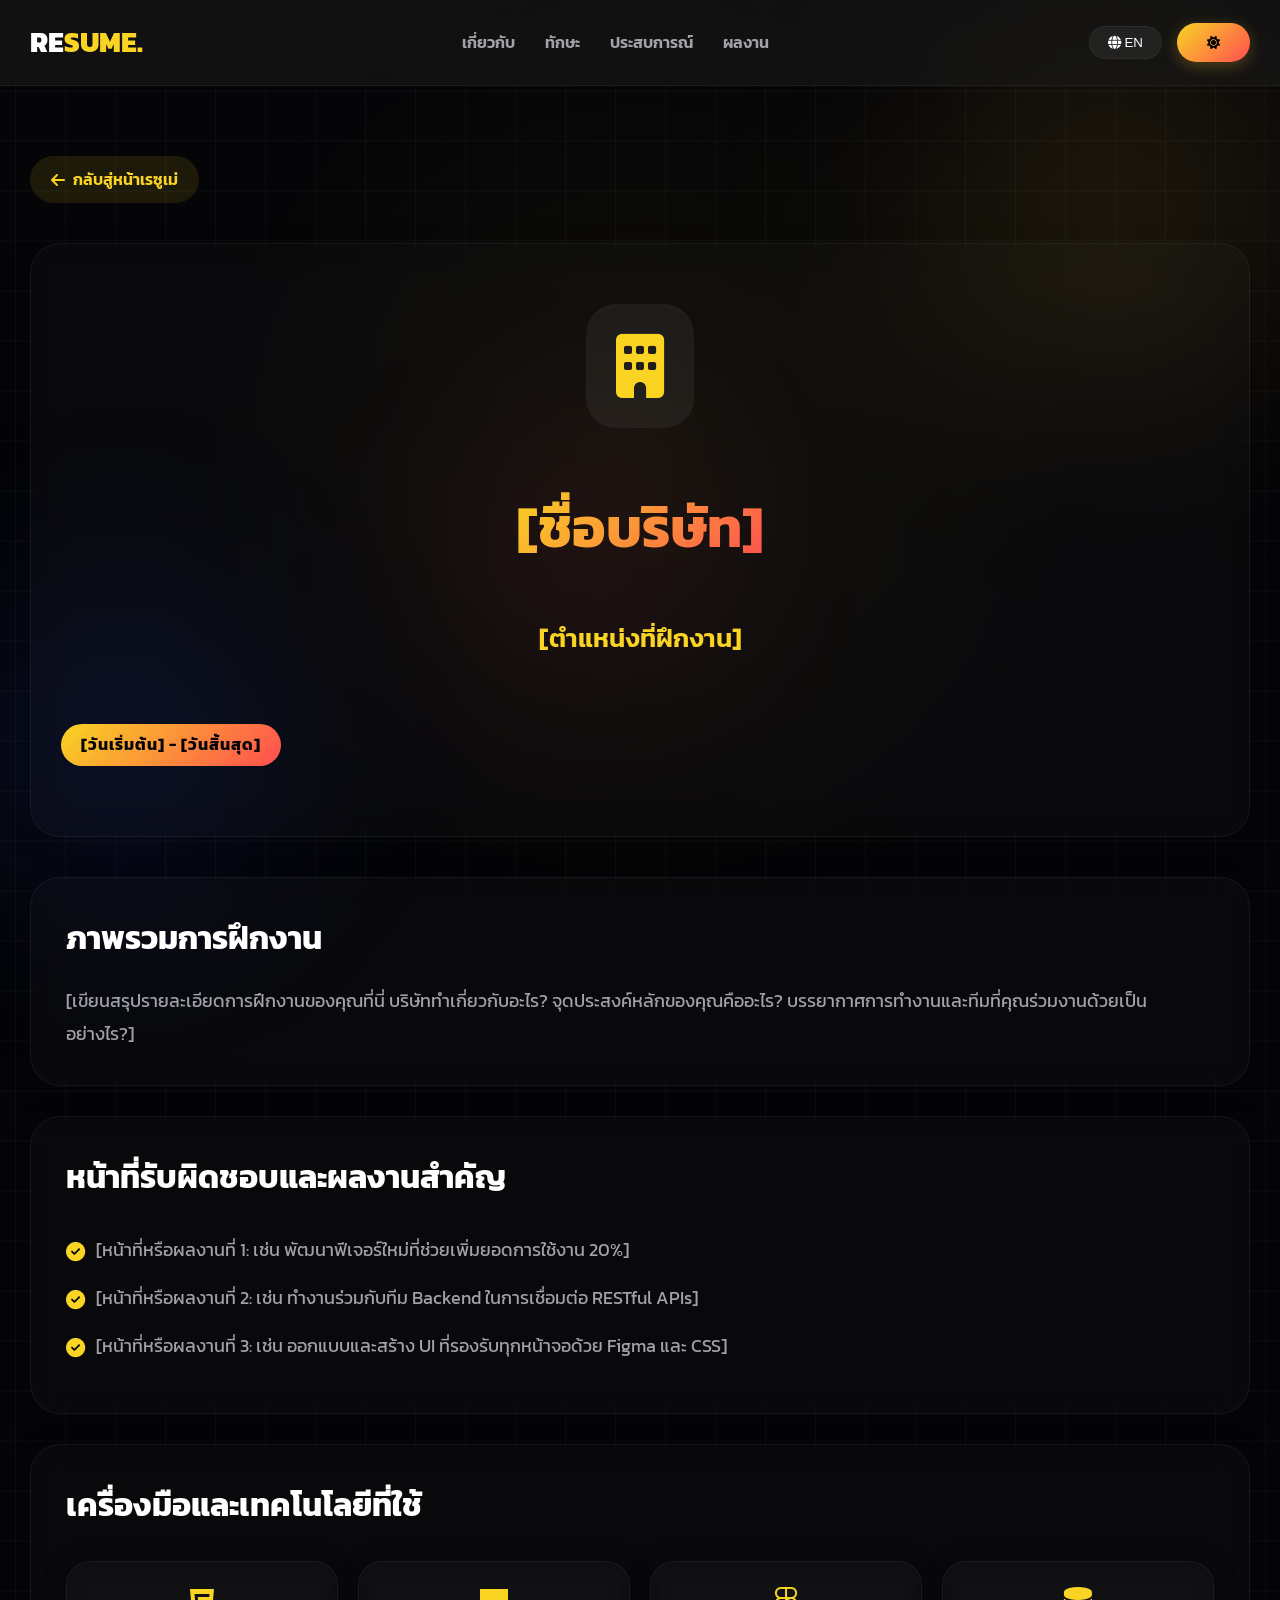
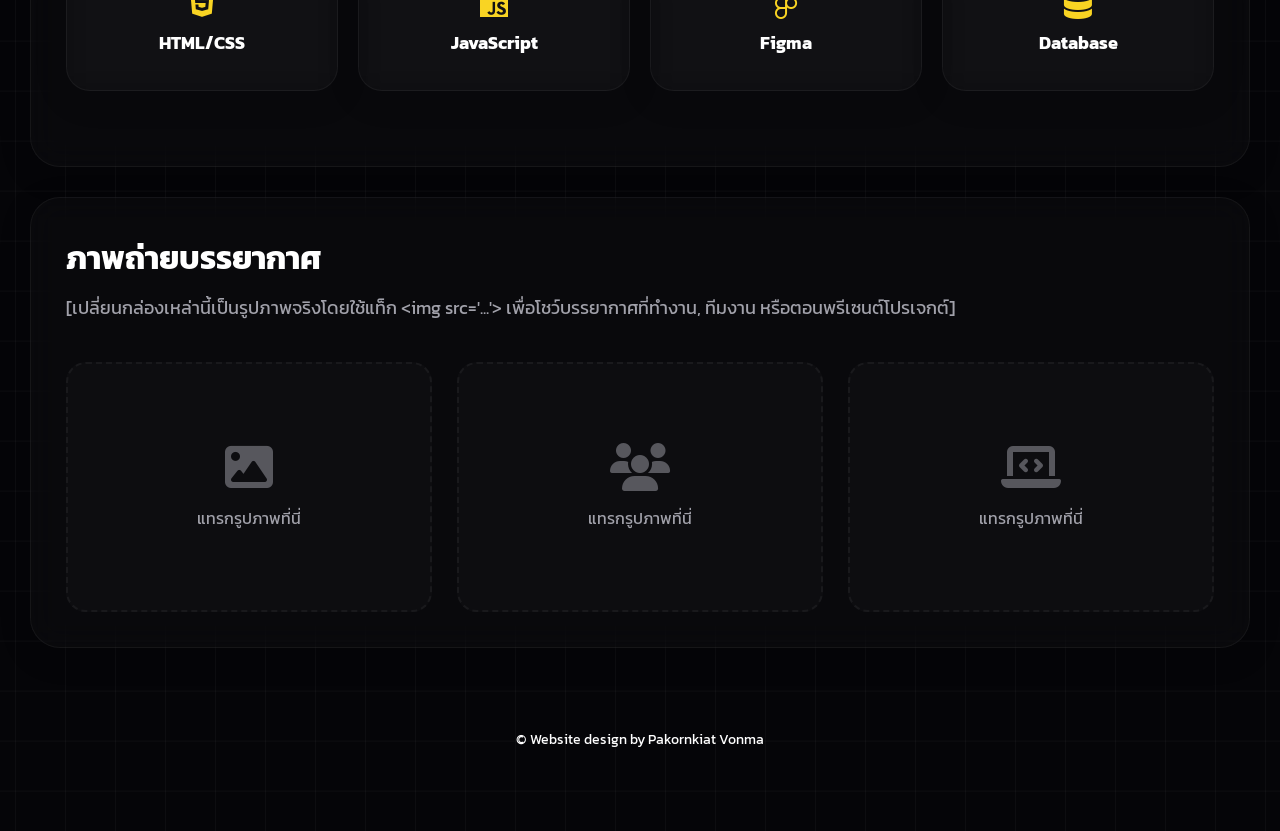
==== internship.html @ 0b513cbb "Update" ====
<!DOCTYPE html>
<html lang="en">
<head>
    <meta charset="UTF-8">
    <meta name="viewport" content="width=device-width, initial-scale=1.0">
    <title>Internship Details</title>
    <link href="https://fonts.googleapis.com/css2?family=Kanit:wght@200;400;600&family=Outfit:wght@300;600;800&display=swap" rel="stylesheet">
    <link rel="stylesheet" href="https://cdnjs.cloudflare.com/ajax/libs/font-awesome/6.5.2/css/all.min.css">
    <link rel="stylesheet" href="style.css">
    <style>
        .internship-hero {
            display: flex;
            flex-direction: column;
            align-items: center;
            text-align: center;
            padding: 60px 30px;
        }
        .internship-hero .exp-icon {
            font-size: 4rem;
            padding: 30px;
            margin-bottom: 25px;
            border-radius: 30px;
        }
        .internship-hero h1 {
            font-size: 3.5rem;
            margin-bottom: 15px;
            color: var(--text-white);
            background: var(--grad);
            -webkit-background-clip: text;
            -webkit-text-fill-color: transparent;
        }
        .internship-hero .exp-role {
            font-size: 1.6rem;
            margin-bottom: 25px;
        }
        .internship-hero .exp-date {
            font-size: 1rem;
            padding: 8px 20px;
        }
        
        .detail-container {
            display: flex;
            flex-direction: column;
            gap: 30px;
            margin-top: 40px;
        }

        .photo-grid {
            display: grid;
            grid-template-columns: repeat(auto-fit, minmax(280px, 1fr));
            gap: 25px;
            margin-top: 20px;
        }

        .photo-placeholder {
            background: rgba(255, 255, 255, 0.02);
            border: 2px dashed var(--border);
            border-radius: 20px;
            height: 250px;
            display: flex;
            flex-direction: column;
            align-items: center;
            justify-content: center;
            color: var(--text-gray);
            transition: 0.4s ease;
        }
        
        body.light-mode .photo-placeholder {
            background: rgba(0, 0, 0, 0.02);
        }

        .photo-placeholder:hover {
            border-color: var(--accent);
            color: var(--accent);
            transform: translateY(-5px);
        }

        .photo-placeholder i {
            font-size: 3rem;
            margin-bottom: 15px;
            opacity: 0.5;
        }

        ul.custom-list {
            list-style: none;
            padding: 0;
            margin-top: 20px;
        }
        ul.custom-list li {
            position: relative;
            padding-left: 30px;
            margin-bottom: 15px;
            color: var(--text-gray);
            font-size: 1.15rem;
            line-height: 1.8;
        }
        ul.custom-list li::before {
            content: '\f058'; /* Check circle */
            font-family: 'Font Awesome 5 Free';
            font-weight: 900;
            position: absolute;
            left: 0;
            top: 2px;
            color: var(--accent);
            font-size: 1.2rem;
        }

    </style>
</head>
<body class="lang-th">
    <div id="mouse-glow"></div>
    <div class="blob"></div>
    <div class="blob2"></div>
    <div class="blob3"></div>

    <header>
        <div class="header-inner">
            <div class="logo">RE<span>SUME.</span></div>
            
            <ul class="nav-links">
                <li><a href="index.html#about" data-en="About" data-th="เกี่ยวกับ">About</a></li>
                <li><a href="index.html#skills" data-en="Skills" data-th="ทักษะ">Skills</a></li>
                <li><a href="index.html#experience" class="active" data-en="Experience" data-th="ประสบการณ์">Experience</a></li>
                <li><a href="index.html#projects" data-en="Projects" data-th="ผลงาน">Projects</a></li>
            </ul>

            <div class="nav-right">
                <button id="lang-toggle" class="btn-outline">
                    <i class="fas fa-globe"></i> <span id="lang-text">EN</span>
                </button>
                <button id="theme-toggle" class="btn">
                    <i class="fas fa-sun"></i>
                </button>
                <button id="mobile-menu-btn" class="btn-outline" style="border: none; font-size: 1.5rem; padding: 5px 10px;">
                    <i class="fas fa-bars"></i>
                </button>
            </div>
        </div>
    </header>

    <div class="container" style="padding-top: 30px;">

        <!-- Back Button -->
        <div style="margin-top: 20px;">
            <a href="index.html" class="btn-sm">
                <i class="fas fa-arrow-left"></i> 
                <span data-en="Back to Resume" data-th="กลับสู่หน้าเรซูเม่">Back to Resume</span>
            </a>
        </div>

        <!-- Internship Header Hero -->
        <section class="section" style="margin-top: 40px;">
            <div class="exp-card internship-hero" style="opacity: 0; transform: translateY(30px); transition: 0.8s ease-out;">
                <div class="exp-icon"><i class="fas fa-building"></i></div>
                <h1 data-en="[Company Name]" data-th="[ชื่อบริษัท]">[Company Name]</h1>
                <p class="exp-role" data-en="[Your Role / Position]" data-th="[ตำแหน่งที่ฝึกงาน]">[Your Role / Position]</p>
                <span class="exp-date" data-en="[Start Date] - [End Date]" data-th="[วันเริ่มต้น] - [วันสิ้นสุด]">[Start Date] - [End Date]</span>
            </div>
        </section>

        <!-- Details Section -->
        <div class="detail-container">
            <!-- Overview -->
            <div class="project-card" style="opacity: 0; transform: translateY(30px); transition: 0.8s ease-out;">
                <h3 style="font-size: 2rem; margin-bottom: 20px; color: var(--text-white);" data-en="Overview" data-th="ภาพรวมการฝึกงาน">Overview</h3>
                <p style="color: var(--text-gray); font-size: 1.15rem; line-height: 1.8;" data-en="[Write a detailed summary of your internship experience here. What does the company do? What was your main objective during the internship? Describe the environment and team you worked with.]" data-th="[เขียนสรุปรายละเอียดการฝึกงานของคุณที่นี่ บริษัททำเกี่ยวกับอะไร? จุดประสงค์หลักของคุณคืออะไร? บรรยากาศการทำงานและทีมที่คุณร่วมงานด้วยเป็นอย่างไร?]">[Write a detailed summary of your internship experience here. What does the company do? What was your main objective during the internship? Describe the environment and team you worked with.]</p>
            </div>

            <!-- Key Responsibilities -->
            <div class="project-card" style="opacity: 0; transform: translateY(30px); transition: 0.8s ease-out;">
                <h3 style="font-size: 2rem; margin-bottom: 10px; color: var(--text-white);" data-en="Key Responsibilities & Achievements" data-th="หน้าที่รับผิดชอบและผลงานสำคัญ">Key Responsibilities & Achievements</h3>
                <ul class="custom-list">
                    <li><span data-en="[Responsibility or Achievement 1: E.g., Developed a new feature that increased user engagement by 20%]" data-th="[หน้าที่หรือผลงานที่ 1: เช่น พัฒนาฟีเจอร์ใหม่ที่ช่วยเพิ่มยอดการใช้งาน 20%]">[Responsibility or Achievement 1: E.g., Developed a new feature that increased user engagement by 20%]</span></li>
                    <li><span data-en="[Responsibility or Achievement 2: E.g., Collaborated with the backend team to integrate RESTful APIs]" data-th="[หน้าที่หรือผลงานที่ 2: เช่น ทำงานร่วมกับทีม Backend ในการเชื่อมต่อ RESTful APIs]">[Responsibility or Achievement 2: E.g., Collaborated with the backend team to integrate RESTful APIs]</span></li>
                    <li><span data-en="[Responsibility or Achievement 3: E.g., Designed and implemented a responsive UI using Figma and CSS]" data-th="[หน้าที่หรือผลงานที่ 3: เช่น ออกแบบและสร้าง UI ที่รองรับทุกหน้าจอด้วย Figma และ CSS]">[Responsibility or Achievement 3: E.g., Designed and implemented a responsive UI using Figma and CSS]</span></li>
                </ul>
            </div>

            <!-- Tech Stack / Tools -->
            <div class="project-card" style="opacity: 0; transform: translateY(30px); transition: 0.8s ease-out;">
                <h3 style="font-size: 2rem; margin-bottom: 20px; color: var(--text-white);" data-en="Tools & Technologies Used" data-th="เครื่องมือและเทคโนโลยีที่ใช้">Tools & Technologies Used</h3>
                
                <!-- Reusing skills-grid from style.css -->
                <div class="skills-grid" style="margin-top: 10px; grid-template-columns: repeat(auto-fit, minmax(180px, 1fr));">
                    <div class="skill-box" style="opacity: 0; transform: translateY(30px); transition: 0.8s ease-out;">
                        <i class="fab fa-html5"></i>
                        <h4>HTML/CSS</h4>
                    </div>
                    <div class="skill-box" style="opacity: 0; transform: translateY(30px); transition: 0.8s ease-out;">
                        <i class="fab fa-js"></i>
                        <h4>JavaScript</h4>
                    </div>
                    <div class="skill-box" style="opacity: 0; transform: translateY(30px); transition: 0.8s ease-out;">
                        <i class="fab fa-figma"></i>
                        <h4>Figma</h4>
                    </div>
                    <div class="skill-box" style="opacity: 0; transform: translateY(30px); transition: 0.8s ease-out;">
                        <i class="fas fa-database"></i>
                        <h4>Database</h4>
                    </div>
                </div>
            </div>

            <!-- Photos / Gallery -->
            <div class="project-card" style="opacity: 0; transform: translateY(30px); transition: 0.8s ease-out;">
                <h3 style="font-size: 2rem; margin-bottom: 10px; color: var(--text-white);" data-en="Gallery" data-th="ภาพถ่ายบรรยากาศ">Gallery</h3>
                <p style="color: var(--text-gray); font-size: 1.1rem; margin-bottom: 20px;" data-en="[Replace these placeholders with real photos using &lt;img src='...'&gt; tags to showcase your workplace, team, or project presentations.]" data-th="[เปลี่ยนกล่องเหล่านี้เป็นรูปภาพจริงโดยใช้แท็ก &lt;img src='...'&gt; เพื่อโชว์บรรยากาศที่ทำงาน, ทีมงาน หรือตอนพรีเซนต์โปรเจกต์]">[Replace these placeholders with real photos using &lt;img src='...'&gt; tags to showcase your workplace, team, or project presentations.]</p>
                
                <div class="photo-grid">
                    <div class="photo-placeholder">
                        <i class="fas fa-image"></i>
                        <span data-en="Insert Photo Here" data-th="แทรกรูปภาพที่นี่">Insert Photo Here</span>
                    </div>
                    <div class="photo-placeholder">
                        <i class="fas fa-users"></i>
                        <span data-en="Insert Photo Here" data-th="แทรกรูปภาพที่นี่">Insert Photo Here</span>
                    </div>
                    <div class="photo-placeholder">
                        <i class="fas fa-laptop-code"></i>
                        <span data-en="Insert Photo Here" data-th="แทรกรูปภาพที่นี่">Insert Photo Here</span>
                    </div>
                </div>
            </div>
        </div>

        <footer>
            <p>© Website design by Pakornkiat Vonma</p>
        </footer>
    </div>

    <script src="script.js"></script>
</body>
</html>
---- style.css ----
:root {
    --bg: #050508;
    --card-bg: rgba(255, 255, 255, 0.02);
    --accent: #f9d423;
    --grad: linear-gradient(135deg, #f9d423 0%, #ff4e50 100%);
    --text-white: #ffffff;
    --text-gray: #a1a1aa;
    --border: rgba(255, 255, 255, 0.05);
}

#theme-toggle{
    border: none;
}

#lang-toggle{
    color:#ffffff;
}

/* ธีมสว่าง (Light Mode) */
body.light-mode {
    --bg: #f0f2f5; /* พื้นหลังขาวนวล */
    --card-bg: rgba(255, 255, 255, 0.8); /* การ์ดสีขาวบริสุทธิ์แบบโปร่งใส */
    --accent: #2563eb;
    --grad: linear-gradient(135deg, #2563eb 0%, #7c3aed 100%);
    --text-white: #0f172a; /* ตัวอักษรสีเข้ม */
    --text-gray: #475569;
    --border: rgba(0, 0, 0, 0.05); /* เส้นขอบบางๆ สีเข้ม */
    background-image: linear-gradient(rgba(0, 0, 0, 0.04) 1px, transparent 1px),
    linear-gradient(90deg, rgba(0, 0, 0, 0.04) 1px, transparent 1px);
}

body.light-mode .btn-outline {
    border-color: #1a47e9;
    color: #1a47e9;
}

body.light-mode #theme-toggle{
    border:none;
    color:#121212;
    cursor: pointer;
}

body.light-mode #lang-toggle{
    color:#1a47e9;
}

body.light-mode .skill-bar { background: rgba(0, 0, 0, 0.1); }

body.light-mode footer{
    font-weight:1.2rem;
    color:#1a47e9;
}
* { margin: 0; padding: 0; box-sizing: border-box; }

body {
    font-family: 'Kanit', sans-serif;
    background-color: var(--bg);
    color: var(--text-white);
    line-height: 1.6;
    transition: background-color 0.5s, color 0.5s;
    overflow-x: hidden;
    /* Tech Grid Background */
    background-image: linear-gradient(rgba(255, 255, 255, 0.03) 1px, transparent 1px),
    linear-gradient(90deg, rgba(255, 255, 255, 0.03) 1px, transparent 1px);
    background-size: 50px 50px;
    background-position: center center;
}

.blob {
    position: fixed;
    top: -10%; right: -10%;
    width: 600px; height: 600px;
    background: radial-gradient(circle, rgba(224, 177, 45, 0.15) 0%, transparent 70%);
    filter: blur(80px);
    z-index: -1;
    animation: float 10s infinite alternate ease-in-out;
}

.blob2 {
    position: fixed;
    bottom: -10%; left: -10%;
    width: 500px; height: 500px;
    background: radial-gradient(circle, rgba(26, 71, 233, 0.15) 0%, transparent 70%);
    filter: blur(80px);
    z-index: -1;
    animation: float 12s infinite alternate-reverse ease-in-out;
}

.blob3 {
    position: fixed;
    top: 40%; left: 30%;
    width: 400px; height: 400px;
    background: radial-gradient(circle, rgba(255, 50, 100, 0.1) 0%, transparent 70%);
    filter: blur(80px);
    z-index: -1;
    animation: float 15s infinite alternate ease-in-out;
}

@keyframes float {
    0% { transform: translate(0, 0) scale(1); }
    33% { transform: translate(30px, -50px) scale(1.1); }
    66% { transform: translate(-20px, 20px) scale(0.9); }
    100% { transform: translate(0, 0) scale(1); }
}

#mouse-glow {
    position: fixed;
    top: 0; left: 0;
    width: 100vw; height: 100vh;
    pointer-events: none;
    z-index: -2;
    background: radial-gradient(600px circle at 50% 50%, rgba(249, 212, 35, 0.05), transparent 80%);
}

body.light-mode .blob { background: radial-gradient(circle, rgba(26, 71, 233, 0.15) 0%, transparent 70%); }
body.light-mode .blob2 { background: radial-gradient(circle, rgba(224, 177, 45, 0.15) 0%, transparent 70%); }
body.light-mode .blob3 { background: radial-gradient(circle, rgba(40, 200, 150, 0.15) 0%, transparent 70%); }

.container { max-width: 1400px; margin: 0 auto; padding: 0 30px; }

/* Header & Nav */
header {
    width: 100%;
    position: sticky;
    top: 0;
    z-index: 1000;
    backdrop-filter: blur(15px);
    -webkit-backdrop-filter: blur(15px);
    background: rgba(26, 26, 26, 0.6);
    border-bottom: 1px solid rgba(255, 255, 255, 0.05);
}

.header-inner {
    max-width: 1400px;
    margin: 0 auto;
    padding: 20px 30px;
    display: flex;
    justify-content: space-between;
    align-items: center;
    width: 100%;
}

body.light-mode header {
    background: rgba(245, 245, 247, 0.6);
    border-bottom: 1px solid rgba(0, 0, 0, 0.05);
}

#mobile-menu-btn { display: none; cursor: pointer; }

.nav-links {
    list-style: none;
    gap: 30px;
    display: flex;
}
@media (max-width: 800px) {
    #mobile-menu-btn { display: block; }
    .nav-links {
        position: absolute;
        top: 100%;
        left: 0;
        width: 100%;
        flex-direction: column;
        background: rgba(26, 26, 26, 0.95);
        backdrop-filter: blur(20px);
        -webkit-backdrop-filter: blur(20px);
        padding: 30px;
        gap: 25px;
        border-bottom: 1px solid rgba(255, 255, 255, 0.05);
        transform: translateY(-150%);
        opacity: 0;
        pointer-events: none;
        transition: transform 0.4s cubic-bezier(0.175, 0.885, 0.32, 1.275), opacity 0.4s ease;
        z-index: -1;
    }
    .nav-links.nav-open {
        transform: translateY(0);
        opacity: 1;
        pointer-events: auto;
        z-index: 999;
    }
    body.light-mode .nav-links {
        background: rgba(245, 245, 247, 0.95);
        border-bottom: 1px solid rgba(0, 0, 0, 0.05);
    }
}
@media (min-width: 801px) {
    .nav-links { transform: none; opacity: 1; pointer-events: auto; position: static; background: transparent; flex-direction: row; }
}
.nav-links a {
    text-decoration: none;
    color: var(--text-gray);
    font-weight: 600;
    transition: 0.3s;
    position: relative;
    padding: 5px 0;
}
.nav-links a::after {
    content: '';
    position: absolute;
    bottom: 0; left: 0; width: 0; height: 2px;
    background: var(--accent);
    transition: 0.3s ease-out;
}
.nav-links a:hover, .nav-links a.active {
    color: var(--text-white);
}
body.light-mode .nav-links a:hover, body.light-mode .nav-links a.active {
    color: var(--text-main);
}
.nav-links a:hover::after, .nav-links a.active::after {
    width: 100%;
}

.logo { font-size: 28px; font-weight: 800; }
.logo span { color: var(--accent); }

.nav-right { display: flex; gap: 15px; align-items: center; }

#theme-toggle{
    cursor: pointer;
}

.skill-box .skill-icon {
    width: 32px;
    height: 32px;
    margin-bottom: 10px;
}

/* ถ้าอยากให้ hover เหมือน icon */
.skill-box:hover .skill-icon {
    transform: scale(1.1);
    transition: 0.3s;
}

/* Hero Section */
.hero {
    display: flex;
    align-items: center;
    padding: 80px 0;
    gap: 50px;
}

.hero-text h2 { color: var(--accent); font-size: 1rem; letter-spacing: 5px; text-transform: uppercase; margin-bottom: 15px; }
.hero-text h1 { font-size: 5rem; line-height: 1; font-weight: 800; margin-bottom: 25px; }
.hero-text p { color: var(--text-gray); max-width: 500px; margin-bottom: 30px; font-size: 1.1rem; }

.hero-image-wrap { flex: 1; display: flex; justify-content: center; }
.hero-image {
    width: 280px; height: 340px;
    background: var(--grad);
    border-radius: 30% 70% 70% 30% / 30% 30% 70% 70%;
    animation: morph 8s infinite ease-in-out;
    border: 10px solid rgba(255,255,255,0.05);
    /* เพิ่ม 2 บรรทัดนี้ครับ */
    overflow: hidden; /* ตัดรูปส่วนที่เกินขอบทรง Morph ออก */
}

.hero-image img {
    width: 100%;
    height: 100%;
    object-fit: cover; /* ทำให้รูปไม่เบี้ยว และเต็มพื้นที่กรอบ */
    animation: morph 8s infinite ease-in-out;
}

@keyframes morph {
    0%, 100% { border-radius: 30% 70% 70% 30% / 30% 30% 70% 70%; }
    50% { border-radius: 60% 40% 30% 70% / 60% 30% 70% 40%; }
}

/* เลือกแท็ก i ที่อยู่ใน social-links */
.social-links a i {
    color: var(--text-white); /* ใช้ตัวแปรสีขาวที่ตั้งไว้ */
    font-size: 1.2rem;       /* ปรับขนาดตามต้องการ */
    transition: 0.3s;        /* เพิ่ม Effect เวลาเอาเมาส์ไปชี้ */
    margin-right: 15px;      /* ระยะห่างระหว่างไอคอน */
}

.social-links a:hover i {
    color: var(--accent);
}

/* Education Card */
.edu-card {
    background: var(--card-bg);
    border: 1px solid var(--border);
    backdrop-filter: blur(16px);
    -webkit-backdrop-filter: blur(16px);
    padding: 30px;
    border-radius: 24px;
    display: flex;
    gap: 20px;
    align-items: center;
    box-shadow: 0 8px 32px 0 rgba(0, 0, 0, 0.15);
    transition: all 0.4s cubic-bezier(0.175, 0.885, 0.32, 1.275);
    position: relative;
    overflow: hidden;
}
.edu-card::before {
    content: '';
    position: absolute;
    top: 0; left: -150%;
    width: 50%; height: 100%;
    background: linear-gradient(to right, transparent, rgba(255, 255, 255, 0.1), transparent);
    transform: skewX(-20deg);
    transition: 0.7s ease;
    pointer-events: none;
}
.edu-card:hover::before {
    left: 150%;
}
.edu-card:hover {
    border-color: var(--accent);
    transform: translateY(-8px) scale(1.02) !important;
    box-shadow: 0 20px 40px rgba(0,0,0,0.3);
}
.edu-icon { font-size: 2.5rem; color: var(--accent); }
.edu-tag { color: var(--accent); font-weight: 600; font-size: 0.9rem; margin-top: 10px; display: block; }

/* Skills Bento */
.skills-grid {
    display: grid;
    grid-template-columns: repeat(4, 1fr);
    gap: 20px;
    margin: 40px 0;
}

.skill-box {
    background: var(--card-bg);
    border: 1px solid var(--border);
    backdrop-filter: blur(16px);
    -webkit-backdrop-filter: blur(16px);
    box-shadow: 0 8px 32px 0 rgba(0, 0, 0, 0.15);
    padding: 25px;
    border-radius: 24px;
    text-align: center;
    transition: all 0.4s cubic-bezier(0.175, 0.885, 0.32, 1.275);
    position: relative;
    overflow: hidden;
}

.skill-box::before {
    content: '';
    position: absolute;
    top: 0; left: -150%;
    width: 50%; height: 100%;
    background: linear-gradient(to right, transparent, rgba(255, 255, 255, 0.1), transparent);
    transform: skewX(-20deg);
    transition: 0.7s ease;
    pointer-events: none;
}

.skill-box:hover::before {
    left: 150%;
}

.skill-box:hover { 
    border-color: var(--accent); 
    transform: translateY(-8px) scale(1.05) !important; 
    box-shadow: 0 20px 40px rgba(0,0,0,0.3);
}
.skill-box i { font-size: 2rem; color: var(--accent); margin-bottom: 10px; }

.skill-box h4 { margin-bottom: 8px; font-size: 1.1rem; }
.skill-tag { 
    display: inline-block; 
    color: var(--accent); 
    font-size: 0.8rem; 
    letter-spacing: 1px; 
    text-transform: uppercase; 
    background: rgba(249, 212, 35, 0.1); 
    padding: 4px 10px; 
    border-radius: 12px;
    margin-top: 5px;
    font-weight: 600;
}
body.light-mode .skill-tag { background: rgba(37, 99, 235, 0.1); }

/* Buttons */
.btn {
    background: var(--grad);
    padding: 12px 30px;
    border-radius: 50px;
    color: #000;
    text-decoration: none;
    font-weight: 700;
    transition: 0.3s;
    box-shadow: 0 4px 15px rgba(224, 177, 45, 0.3);
}

.btn:hover {
    transform: translateY(-3px);
    box-shadow: 0 6px 20px rgba(224, 177, 45, 0.5);
}

.btn-outline {
    background: rgba(255, 255, 255, 0.05);
    backdrop-filter: blur(5px);
    border: 1px solid var(--border);
    padding: 8px 18px;
    border-radius: 50px;
    color: var(--text-white);
    cursor: pointer;
    transition: 0.3s;
}

.btn-outline:hover {
    background: rgba(255, 255, 255, 0.1);
    transform: translateY(-2px);
}

.btn-sm {
    display: inline-flex;
    align-items: center;
    gap: 8px;
    color: var(--accent);
    text-decoration: none;
    font-weight: 600;
    padding: 10px 20px;
    border-radius: 30px;
    background: rgba(249, 212, 35, 0.1);
    transition: all 0.3s ease;
    border: 1px solid transparent;
}
.btn-sm:hover {
    background: var(--grad);
    color: #fff;
    transform: translateY(-3px);
    box-shadow: 0 10px 20px rgba(249, 212, 35, 0.3);
    border-color: rgba(255,255,255,0.2);
}

body.light-mode .btn-sm {
    background: rgba(37, 99, 235, 0.1);
}
body.light-mode .btn-sm:hover {
    background: var(--grad);
    color: #fff;
    box-shadow: 0 10px 20px rgba(37, 99, 235, 0.3);
}

/* Projects */
.projects-container {
    display: grid;
    grid-template-columns: 1fr 1fr;
    gap: 30px;
    margin-top: 30px;
}

.project-card {
    background: var(--card-bg);
    border-radius: 30px;
    padding: 35px;
    border: 1px solid var(--border);
    backdrop-filter: blur(16px);
    -webkit-backdrop-filter: blur(16px);
    box-shadow: 0 8px 32px 0 rgba(0, 0, 0, 0.15);
    transition: all 0.4s cubic-bezier(0.175, 0.885, 0.32, 1.275);
    display: flex;
    flex-direction: column;
    position: relative;
    overflow: hidden;
}

.project-card::before {
    content: '';
    position: absolute;
    top: 0; left: -150%;
    width: 50%; height: 100%;
    background: linear-gradient(to right, transparent, rgba(255, 255, 255, 0.1), transparent);
    transform: skewX(-20deg);
    transition: 0.7s ease;
    pointer-events: none;
}

.project-card:hover::before {
    left: 150%;
}

.project-card:hover {
    border-color: var(--accent); 
    transform: translateY(-8px) scale(1.02) !important; 
    box-shadow: 0 20px 40px rgba(0,0,0,0.3);
}

.project-info {
    flex-grow: 1;
    display: flex;
    flex-direction: column;
}

.project-tag{
    font-weight: 600;
    display: block; /* ทำให้ span เป็นบล็อกเพื่อให้เว้นบรรทัดได้ */
    margin-bottom: 15px;
}

.btn-sm{
    margin-top: 20px;
}

.project-info p{
    margin-top: 12px;
}

.project-tag { font-size: 11px; text-transform: uppercase; color: var(--accent); letter-spacing: 2px; }

.section-title { 
    font-size: 2.2rem; 
    margin: 80px 0 40px 0; 
    background: var(--grad);
    -webkit-background-clip: text;
    -webkit-text-fill-color: transparent;
    display: inline-block;
}

/* Experience Card (Internship) */
.experience-container {
    display: flex;
    flex-direction: column;
    gap: 25px;
}
.exp-card {
    background: var(--card-bg);
    border: 1px solid var(--border);
    backdrop-filter: blur(16px);
    -webkit-backdrop-filter: blur(16px);
    padding: 35px;
    border-radius: 30px;
    display: flex;
    gap: 30px;
    align-items: flex-start;
    box-shadow: 0 8px 32px 0 rgba(0, 0, 0, 0.15);
    transition: all 0.4s cubic-bezier(0.175, 0.885, 0.32, 1.275);
    position: relative;
    overflow: hidden;
}
.exp-card::before {
    content: '';
    position: absolute;
    top: 0; left: -150%;
    width: 50%; height: 100%;
    background: linear-gradient(to right, transparent, rgba(255, 255, 255, 0.1), transparent);
    transform: skewX(-20deg);
    transition: 0.7s ease;
    pointer-events: none;
}
.exp-card:hover::before {
    left: 150%;
}
.exp-card:hover {
    border-color: var(--accent);
    transform: translateY(-8px) scale(1.02) !important;
    box-shadow: 0 20px 40px rgba(0,0,0,0.3);
}
.exp-icon { 
    font-size: 2.8rem; 
    color: var(--accent); 
    background: rgba(255,255,255,0.05);
    padding: 20px;
    border-radius: 20px;
    display: flex;
    align-items: center;
    justify-content: center;
    box-shadow: inset 0 0 20px rgba(255,255,255,0.02);
}
body.light-mode .exp-icon {
    background: rgba(0,0,0,0.05);
}
.exp-info { flex: 1; display: flex; flex-direction: column; }
.exp-info h3 { font-size: 1.6rem; margin-bottom: 5px; color: var(--text-white); }
.exp-role { color: var(--accent); font-size: 1.2rem; font-weight: 600; margin-bottom: 10px; }
.exp-date { 
    color: var(--bg); 
    font-weight: 700; 
    font-size: 0.85rem; 
    margin: 10px 0; 
    display: inline-block; 
    background: var(--grad); 
    padding: 6px 16px; 
    border-radius: 30px;
    text-transform: uppercase;
    letter-spacing: 1px;
    align-self: flex-start;
}
.exp-desc { margin-top: 15px; line-height: 1.8; color: var(--text-gray); font-size: 1.05rem; margin-bottom: 25px; }
.exp-actions { margin-top: auto; }

footer { 
    padding:80px 0;
    text-align: center; 
    color: #ffffff; 
    font-size: 0.9rem; 
}

@media (max-width: 780px) {
    .hero { flex-direction: column-reverse; text-align: center; }
    .hero-text h1 { font-size: 3rem; }
    .skills-grid { grid-template-columns: 1fr 1fr; }
    .projects-container { grid-template-columns: 1fr; }
}

/*learn-text*/
.learn{
    color:var(--accent);
    text-decoration: underline;
    font-weight: 600;
    margin-bottom: 10px;
}
.learned{
    font-weight: 500;
}
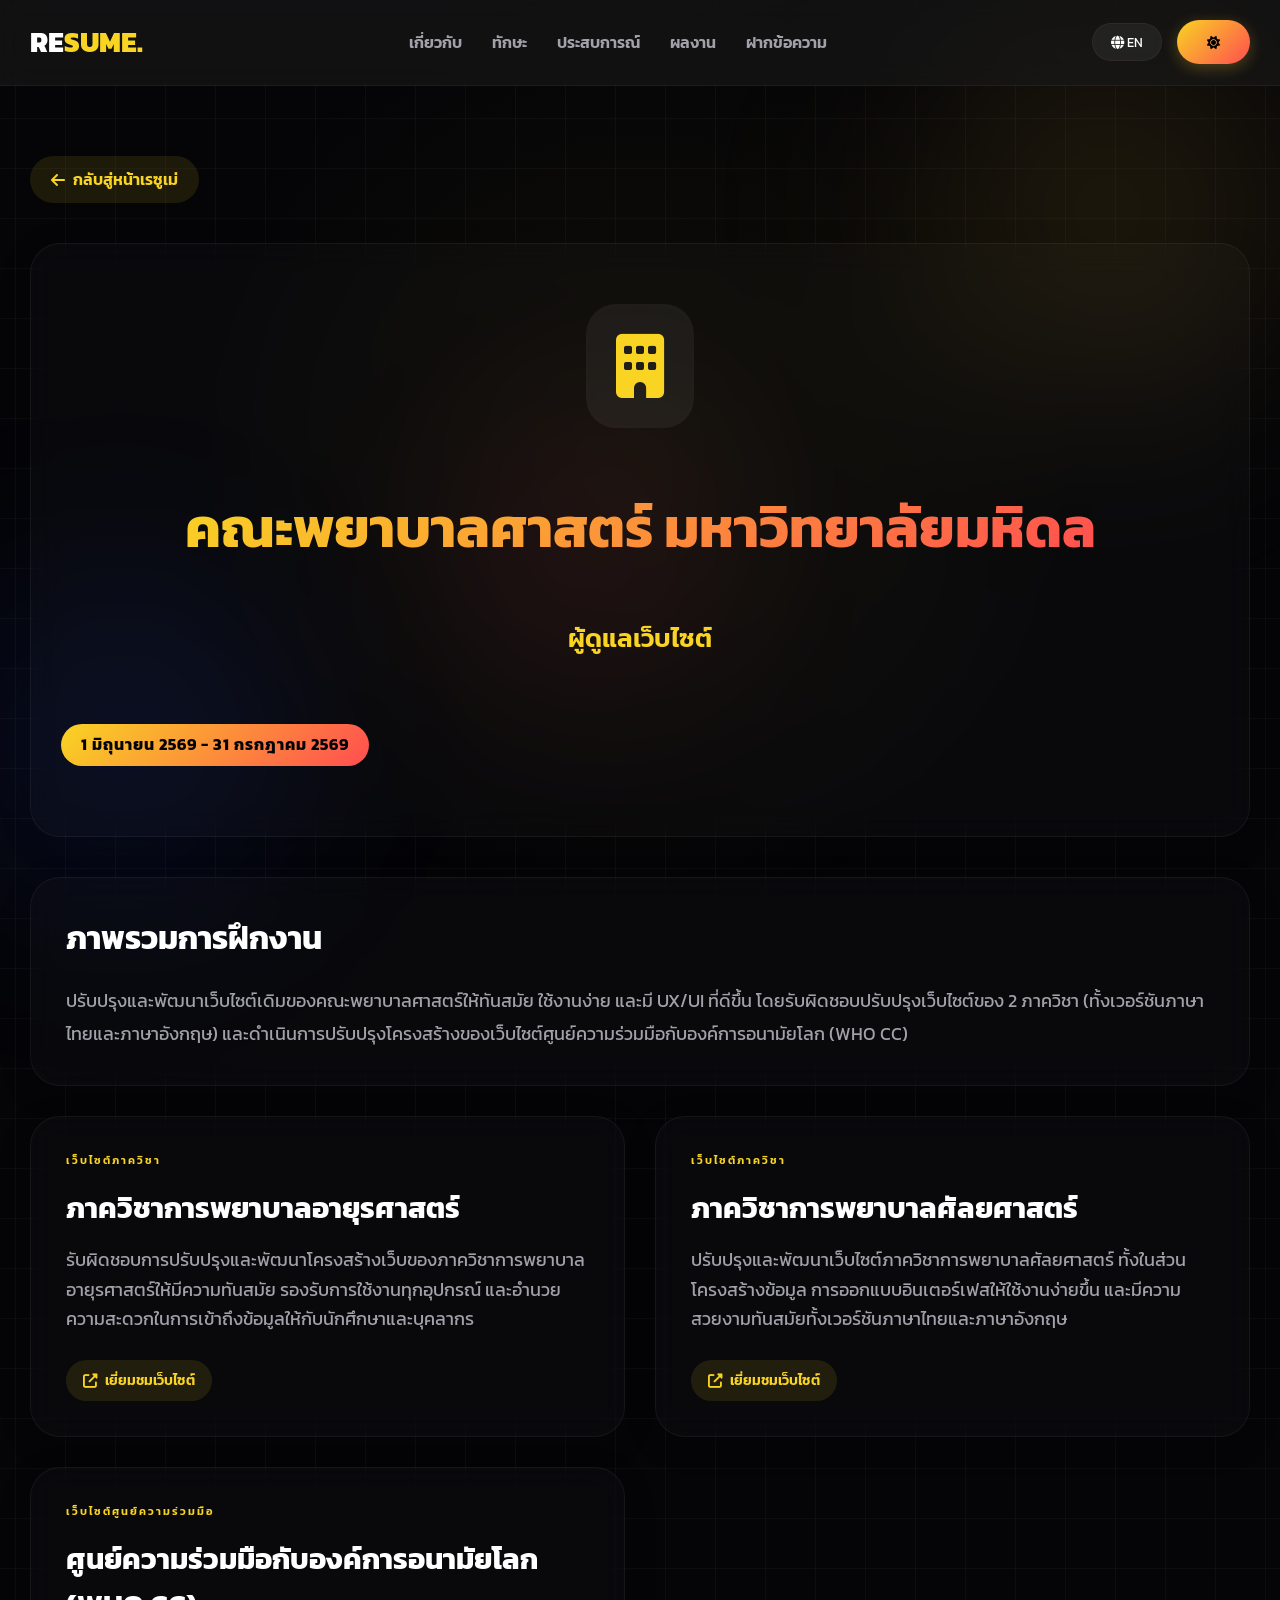
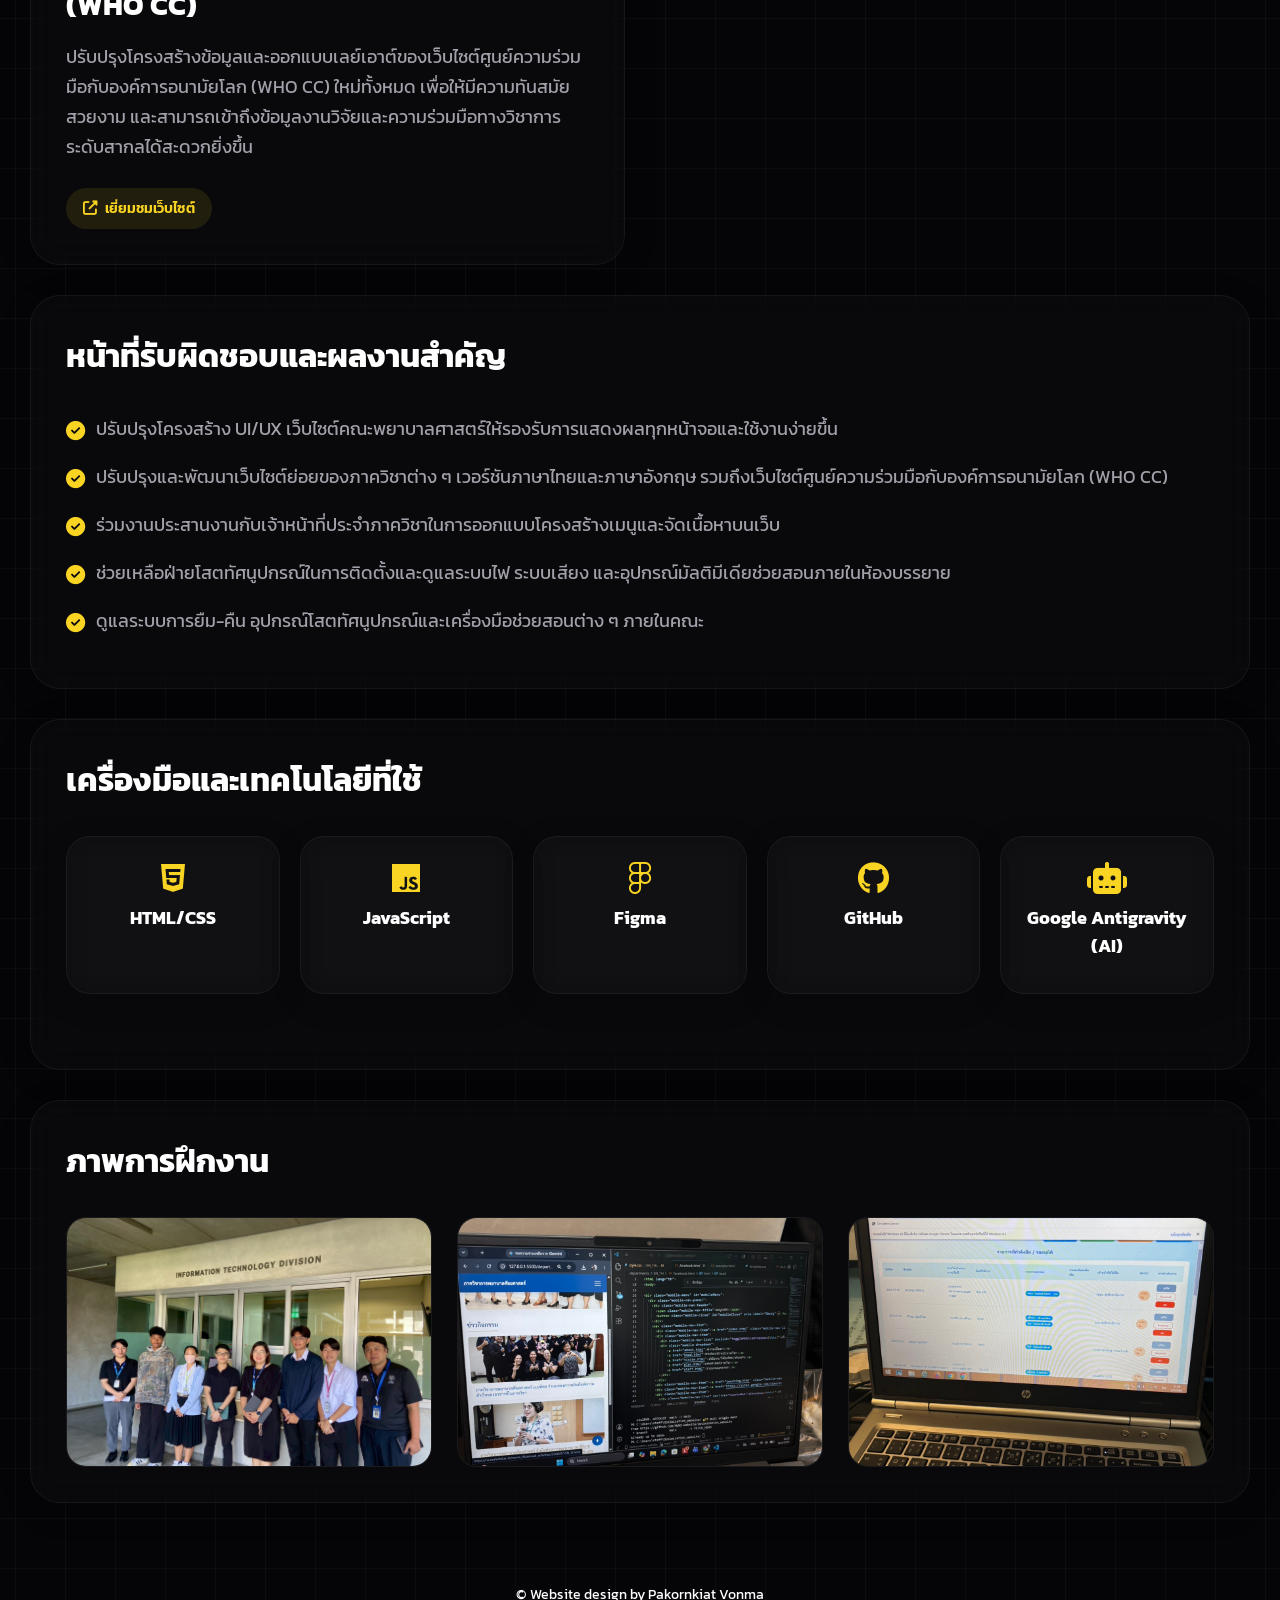
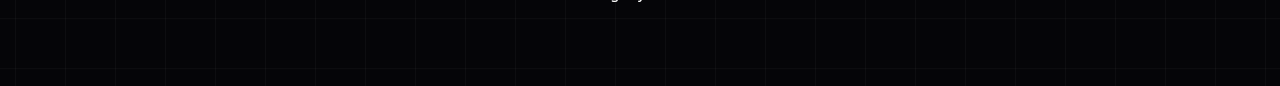
==== commit 0522b285: "Update" ====
--- a/internship.html
+++ b/internship.html
@@ -81,6 +81,54 @@
             opacity: 0.5;
         }
 
+        /* Styles for actual photo display */
+        .photo-card {
+            background: var(--card-bg);
+            border: 1px solid var(--border);
+            border-radius: 20px;
+            height: 250px;
+            overflow: hidden;
+            position: relative;
+            transition: 0.4s ease;
+        }
+        
+        .photo-card:hover {
+            border-color: var(--accent);
+            transform: translateY(-5px);
+            box-shadow: 0 10px 20px rgba(0,0,0,0.15);
+        }
+
+        .photo-card img {
+            width: 100%;
+            height: 100%;
+            object-fit: cover;
+            transition: 0.5s ease;
+        }
+
+        .photo-card:hover img {
+            transform: scale(1.05);
+        }
+
+        .photo-card .caption {
+            position: absolute;
+            bottom: 0;
+            left: 0;
+            right: 0;
+            padding: 15px;
+            background: linear-gradient(transparent, rgba(0,0,0,0.85));
+            color: #fff;
+            font-size: 0.95rem;
+            opacity: 0;
+            transform: translateY(10px);
+            transition: 0.3s ease;
+            pointer-events: none;
+        }
+
+        .photo-card:hover .caption {
+            opacity: 1;
+            transform: translateY(0);
+        }
+
         ul.custom-list {
             list-style: none;
             padding: 0;
@@ -122,6 +170,7 @@
                 <li><a href="index.html#skills" data-en="Skills" data-th="ทักษะ">Skills</a></li>
                 <li><a href="index.html#experience" class="active" data-en="Experience" data-th="ประสบการณ์">Experience</a></li>
                 <li><a href="index.html#projects" data-en="Projects" data-th="ผลงาน">Projects</a></li>
+                <li><a href="index.html#guestbook" data-en="Messages" data-th="ฝากข้อความ">Messages</a></li>
             </ul>
 
             <div class="nav-right">
@@ -152,9 +201,9 @@
         <section class="section" style="margin-top: 40px;">
             <div class="exp-card internship-hero" style="opacity: 0; transform: translateY(30px); transition: 0.8s ease-out;">
                 <div class="exp-icon"><i class="fas fa-building"></i></div>
-                <h1 data-en="[Company Name]" data-th="[ชื่อบริษัท]">[Company Name]</h1>
-                <p class="exp-role" data-en="[Your Role / Position]" data-th="[ตำแหน่งที่ฝึกงาน]">[Your Role / Position]</p>
-                <span class="exp-date" data-en="[Start Date] - [End Date]" data-th="[วันเริ่มต้น] - [วันสิ้นสุด]">[Start Date] - [End Date]</span>
+                <h1 data-en="Faculty of Nursing, Mahidol University" data-th="คณะพยาบาลศาสตร์ มหาวิทยาลัยมหิดล">Faculty of Nursing, Mahidol University</h1>
+                <p class="exp-role" data-en="Web administer" data-th="ผู้ดูแลเว็บไซต์">Web administer</p>
+                <span class="exp-date" data-en="1 June 2026 - 31 July 2026" data-th="1 มิถุนายน 2569 - 31 กรกฎาคม 2569">1 June 2026 - 31 July 2026</span>
             </div>
         </section>
 
@@ -163,16 +212,81 @@
             <!-- Overview -->
             <div class="project-card" style="opacity: 0; transform: translateY(30px); transition: 0.8s ease-out;">
                 <h3 style="font-size: 2rem; margin-bottom: 20px; color: var(--text-white);" data-en="Overview" data-th="ภาพรวมการฝึกงาน">Overview</h3>
-                <p style="color: var(--text-gray); font-size: 1.15rem; line-height: 1.8;" data-en="[Write a detailed summary of your internship experience here. What does the company do? What was your main objective during the internship? Describe the environment and team you worked with.]" data-th="[เขียนสรุปรายละเอียดการฝึกงานของคุณที่นี่ บริษัททำเกี่ยวกับอะไร? จุดประสงค์หลักของคุณคืออะไร? บรรยากาศการทำงานและทีมที่คุณร่วมงานด้วยเป็นอย่างไร?]">[Write a detailed summary of your internship experience here. What does the company do? What was your main objective during the internship? Describe the environment and team you worked with.]</p>
+                <p style="color: var(--text-gray); font-size: 1.15rem; line-height: 1.8;" data-en="Improved and developed existing websites of the Faculty of Nursing to make them more modern, user-friendly, and optimize their UX/UI. Responsible for updating websites for two academic departments in both Thai and English versions, and completely redesigning the WHO Collaborating Centre website in the English version." data-th="ปรับปรุงและพัฒนาเว็บไซต์เดิมของคณะพยาบาลศาสตร์ให้ทันสมัย ใช้งานง่าย และมี UX/UI ที่ดีขึ้น โดยรับผิดชอบปรับปรุงเว็บไซต์ของ 2 ภาควิชา (ทั้งเวอร์ชันภาษาไทยและภาษาอังกฤษ) และดำเนินการปรับปรุงโครงสร้างของเว็บไซต์ศูนย์ความร่วมมือกับองค์การอนามัยโลก (WHO CC)">Improved and developed existing websites of the Faculty of Nursing to make them more modern, user-friendly, and optimize their UX/UI. Responsible for updating websites for two academic departments in both Thai and English versions, and completely redesigning the WHO Collaborating Centre website in the English version.</p>
+            </div>
+
+            <!-- Featured Internship Projects Grid -->
+            <div class="projects-container" style="margin-top: 0; margin-bottom: 0;">
+                <!-- Featured Internship Project 1 -->
+                <div class="project-card" style="opacity: 0; transform: translateY(30px); transition: 0.8s ease-out; margin: 0;">
+                    <span class="project-tag" data-en="Department Website" data-th="เว็บไซต์ภาควิชา">Department Website</span>
+                    <h3 style="font-size: 1.8rem; margin-bottom: 15px; color: var(--text-white);" data-en="Department of Medical Nursing" data-th="ภาควิชาการพยาบาลอายุรศาสตร์">Department of Medical Nursing</h3>
+                    <p style="color: var(--text-gray); font-size: 1.1rem; line-height: 1.7; margin-bottom: 25px;" data-en="Responsible for updating and improving the user experience (UX/UI) of the Department of Medical Nursing website to make it modern, responsive, and easy to navigate for students and staff." data-th="รับผิดชอบการปรับปรุงและพัฒนาโครงสร้างเว็บของภาควิชาการพยาบาลอายุรศาสตร์ให้มีความทันสมัย รองรับการใช้งานทุกอุปกรณ์ และอำนวยความสะดวกในการเข้าถึงข้อมูลให้กับนักศึกษาและบุคลากร">Responsible for updating and improving the user experience (UX/UI) of the Department of Medical Nursing website to make it modern, responsive, and easy to navigate for students and staff.</p>
+                    
+                    <div style="display: flex; gap: 10px; flex-wrap: wrap; margin-top: auto;">
+                        <a href="https://ns.mahidol.ac.th/department/mn_th/" target="_blank" class="btn-sm" style="margin-top: 0; padding: 8px 16px; font-size: 0.9rem;">
+                            <i class="fas fa-external-link-alt"></i>
+                            <span data-en="Visit Website" data-th="เยี่ยมชมเว็บไซต์">Visit Website</span>
+                        </a>
+                        <!-- 
+                        <a href="https://github.com" target="_blank" class="btn-sm" style="margin-top: 0; padding: 8px 16px; font-size: 0.9rem; background: rgba(255,255,255,0.05); color: var(--text-white); border: 1px solid var(--border);">
+                            <i class="fab fa-github"></i>
+                            <span data-en="Source Code" data-th="ดูโค้ด (GitHub)">Source Code</span>
+                        </a>
+                        -->
+                    </div>
+                </div>
+
+                <!-- Featured Internship Project 2 -->
+                <div class="project-card" style="opacity: 0; transform: translateY(30px); transition: 0.8s ease-out; margin: 0;">
+                    <span class="project-tag" data-en="Department Website" data-th="เว็บไซต์ภาควิชา">Department Website</span>
+                    <h3 style="font-size: 1.8rem; margin-bottom: 15px; color: var(--text-white);" data-en="Department of Surgical Nursing" data-th="ภาควิชาการพยาบาลศัลยศาสตร์">Department of Surgical Nursing</h3>
+                    <p style="color: var(--text-gray); font-size: 1.1rem; line-height: 1.7; margin-bottom: 25px;" data-en="Redesigned and updated the website for the Department of Surgical Nursing, enhancing accessibility, structuring content logically, and creating a modern look for both Thai and English audiences." data-th="ปรับปรุงและพัฒนาเว็บไซต์ภาควิชาการพยาบาลศัลยศาสตร์ ทั้งในส่วนโครงสร้างข้อมูล การออกแบบอินเตอร์เฟสให้ใช้งานง่ายขึ้น และมีความสวยงามทันสมัยทั้งเวอร์ชันภาษาไทยและภาษาอังกฤษ">Redesigned and updated the website for the Department of Surgical Nursing, enhancing accessibility, structuring content logically, and creating a modern look for both Thai and English audiences.</p>
+                    
+                    <div style="display: flex; gap: 10px; flex-wrap: wrap; margin-top: auto;">
+                        <a href="https://ns.mahidol.ac.th/department/sn_th/" target="_blank" class="btn-sm" style="margin-top: 0; padding: 8px 16px; font-size: 0.9rem;">
+                            <i class="fas fa-external-link-alt"></i>
+                            <span data-en="Visit Website" data-th="เยี่ยมชมเว็บไซต์">Visit Website</span>
+                        </a>
+                        <!-- 
+                        <a href="https://github.com" target="_blank" class="btn-sm" style="margin-top: 0; padding: 8px 16px; font-size: 0.9rem; background: rgba(255,255,255,0.05); color: var(--text-white); border: 1px solid var(--border);">
+                            <i class="fab fa-github"></i>
+                            <span data-en="Source Code" data-th="ดูโค้ด (GitHub)">Source Code</span>
+                        </a>
+                        -->
+                    </div>
+                </div>
+
+                <!-- Featured Internship Project 3 -->
+                <div class="project-card" style="opacity: 0; transform: translateY(30px); transition: 0.8s ease-out; margin: 0;">
+                    <span class="project-tag" data-en="Collaborating Centre Website" data-th="เว็บไซต์ศูนย์ความร่วมมือ">Collaborating Centre Website</span>
+                    <h3 style="font-size: 1.8rem; margin-bottom: 15px; color: var(--text-white);" data-en="WHO Collaborating Centre" data-th="ศูนย์ความร่วมมือกับองค์การอนามัยโลก (WHO CC)">WHO Collaborating Centre</h3>
+                    <p style="color: var(--text-gray); font-size: 1.1rem; line-height: 1.7; margin-bottom: 25px;" data-en="Redesigned and modernized the layout and information architecture of the WHO Collaborating Centre website. Improved usability and navigation to provide clean access to international research and academic collaborations." data-th="ปรับปรุงโครงสร้างข้อมูลและออกแบบเลย์เอาต์ของเว็บไซต์ศูนย์ความร่วมมือกับองค์การอนามัยโลก (WHO CC) ใหม่ทั้งหมด เพื่อให้มีความทันสมัย สวยงาม และสามารถเข้าถึงข้อมูลงานวิจัยและความร่วมมือทางวิชาการระดับสากลได้สะดวกยิ่งขึ้น">Redesigned and modernized the layout and information architecture of the WHO Collaborating Centre website. Improved usability and navigation to provide clean access to international research and academic collaborations.</p>
+                    
+                    <div style="display: flex; gap: 10px; flex-wrap: wrap; margin-top: auto;">
+                        <a href="https://ns.mahidol.ac.th/division/who/who-index.html" target="_blank" class="btn-sm" style="margin-top: 0; padding: 8px 16px; font-size: 0.9rem;">
+                            <i class="fas fa-external-link-alt"></i>
+                            <span data-en="Visit Website" data-th="เยี่ยมชมเว็บไซต์">Visit Website</span>
+                        </a>
+                        <!-- 
+                        <a href="https://github.com" target="_blank" class="btn-sm" style="margin-top: 0; padding: 8px 16px; font-size: 0.9rem; background: rgba(255,255,255,0.05); color: var(--text-white); border: 1px solid var(--border);">
+                            <i class="fab fa-github"></i>
+                            <span data-en="Source Code" data-th="ดูโค้ด (GitHub)">Source Code</span>
+                        </a>
+                        -->
+                    </div>
+                </div>
             </div>
 
             <!-- Key Responsibilities -->
             <div class="project-card" style="opacity: 0; transform: translateY(30px); transition: 0.8s ease-out;">
                 <h3 style="font-size: 2rem; margin-bottom: 10px; color: var(--text-white);" data-en="Key Responsibilities & Achievements" data-th="หน้าที่รับผิดชอบและผลงานสำคัญ">Key Responsibilities & Achievements</h3>
                 <ul class="custom-list">
-                    <li><span data-en="[Responsibility or Achievement 1: E.g., Developed a new feature that increased user engagement by 20%]" data-th="[หน้าที่หรือผลงานที่ 1: เช่น พัฒนาฟีเจอร์ใหม่ที่ช่วยเพิ่มยอดการใช้งาน 20%]">[Responsibility or Achievement 1: E.g., Developed a new feature that increased user engagement by 20%]</span></li>
-                    <li><span data-en="[Responsibility or Achievement 2: E.g., Collaborated with the backend team to integrate RESTful APIs]" data-th="[หน้าที่หรือผลงานที่ 2: เช่น ทำงานร่วมกับทีม Backend ในการเชื่อมต่อ RESTful APIs]">[Responsibility or Achievement 2: E.g., Collaborated with the backend team to integrate RESTful APIs]</span></li>
-                    <li><span data-en="[Responsibility or Achievement 3: E.g., Designed and implemented a responsive UI using Figma and CSS]" data-th="[หน้าที่หรือผลงานที่ 3: เช่น ออกแบบและสร้าง UI ที่รองรับทุกหน้าจอด้วย Figma และ CSS]">[Responsibility or Achievement 3: E.g., Designed and implemented a responsive UI using Figma and CSS]</span></li>
+                    <li><span data-en="Improved the Faculty of Nursing website UI/UX to be fully responsive and user-friendly." data-th="ปรับปรุงโครงสร้าง UI/UX เว็บไซต์คณะพยาบาลศาสตร์ให้รองรับการแสดงผลทุกหน้าจอและใช้งานง่ายขึ้น">Improved the Faculty of Nursing website UI/UX to be fully responsive and user-friendly.</span></li>
+                    <li><span data-en="Optimized localized department websites for both Thai and English versions, including the WHO Collaborating Centre site." data-th="ปรับปรุงและพัฒนาเว็บไซต์ย่อยของภาควิชาต่าง ๆ เวอร์ชันภาษาไทยและภาษาอังกฤษ รวมถึงเว็บไซต์ศูนย์ความร่วมมือกับองค์การอนามัยโลก (WHO CC)">Optimized localized department websites for both Thai and English versions, including the WHO Collaborating Centre site.</span></li>
+                    <li><span data-en="Collaborated with academic department staffs to arrange content structure and menu design." data-th="ร่วมงานประสานงานกับเจ้าหน้าที่ประจำภาควิชาในการออกแบบโครงสร้างเมนูและจัดเนื้อหาบนเว็บ">Collaborated with academic department staffs to arrange content structure and menu design.</span></li>
+                    <li><span data-en="Assisted the audio-visual department with managing lighting, sound systems, and lecture room multimedia equipment." data-th="ช่วยเหลือฝ่ายโสตทัศนูปกรณ์ในการติดตั้งและดูแลระบบไฟ ระบบเสียง และอุปกรณ์มัลติมีเดียช่วยสอนภายในห้องบรรยาย">Assisted the audio-visual department with managing lighting, sound systems, and lecture room multimedia equipment.</span></li>
+                    <li><span data-en="Managed and tracked the equipment borrowing and returning system within the faculty." data-th="ดูแลระบบการยืม-คืน อุปกรณ์โสตทัศนูปกรณ์และเครื่องมือช่วยสอนต่าง ๆ ภายในคณะ">Managed and tracked the equipment borrowing and returning system within the faculty.</span></li>
                 </ul>
             </div>
 
@@ -180,7 +294,6 @@
             <div class="project-card" style="opacity: 0; transform: translateY(30px); transition: 0.8s ease-out;">
                 <h3 style="font-size: 2rem; margin-bottom: 20px; color: var(--text-white);" data-en="Tools & Technologies Used" data-th="เครื่องมือและเทคโนโลยีที่ใช้">Tools & Technologies Used</h3>
                 
-                <!-- Reusing skills-grid from style.css -->
                 <div class="skills-grid" style="margin-top: 10px; grid-template-columns: repeat(auto-fit, minmax(180px, 1fr));">
                     <div class="skill-box" style="opacity: 0; transform: translateY(30px); transition: 0.8s ease-out;">
                         <i class="fab fa-html5"></i>
@@ -195,29 +308,38 @@
                         <h4>Figma</h4>
                     </div>
                     <div class="skill-box" style="opacity: 0; transform: translateY(30px); transition: 0.8s ease-out;">
-                        <i class="fas fa-database"></i>
-                        <h4>Database</h4>
+                        <i class="fab fa-github"></i>
+                        <h4>GitHub</h4>
+                    </div>
+                    <div class="skill-box" style="opacity: 0; transform: translateY(30px); transition: 0.8s ease-out;">
+                        <i class="fas fa-robot"></i>
+                        <h4>Google Antigravity (AI)</h4>
                     </div>
                 </div>
             </div>
 
             <!-- Photos / Gallery -->
             <div class="project-card" style="opacity: 0; transform: translateY(30px); transition: 0.8s ease-out;">
-                <h3 style="font-size: 2rem; margin-bottom: 10px; color: var(--text-white);" data-en="Gallery" data-th="ภาพถ่ายบรรยากาศ">Gallery</h3>
-                <p style="color: var(--text-gray); font-size: 1.1rem; margin-bottom: 20px;" data-en="[Replace these placeholders with real photos using &lt;img src='...'&gt; tags to showcase your workplace, team, or project presentations.]" data-th="[เปลี่ยนกล่องเหล่านี้เป็นรูปภาพจริงโดยใช้แท็ก &lt;img src='...'&gt; เพื่อโชว์บรรยากาศที่ทำงาน, ทีมงาน หรือตอนพรีเซนต์โปรเจกต์]">[Replace these placeholders with real photos using &lt;img src='...'&gt; tags to showcase your workplace, team, or project presentations.]</p>
-                
+                <h3 style="font-size: 2rem; margin-bottom: 10px; color: var(--text-white);" data-en="Gallery" data-th="ภาพการฝึกงาน">Gallery</h3>
+            
                 <div class="photo-grid">
-                    <div class="photo-placeholder">
-                        <i class="fas fa-image"></i>
-                        <span data-en="Insert Photo Here" data-th="แทรกรูปภาพที่นี่">Insert Photo Here</span>
-                    </div>
-                    <div class="photo-placeholder">
-                        <i class="fas fa-users"></i>
-                        <span data-en="Insert Photo Here" data-th="แทรกรูปภาพที่นี่">Insert Photo Here</span>
-                    </div>
-                    <div class="photo-placeholder">
-                        <i class="fas fa-laptop-code"></i>
-                        <span data-en="Insert Photo Here" data-th="แทรกรูปภาพที่นี่">Insert Photo Here</span>
+                    <div class="photo-card">
+                        <img src="img/internship.jpg" alt="Internship Workplace">
+                        <div class="caption">
+                            <span data-en="Workplace Atmosphere" data-th="บรรยากาศการฝึกงาน">Workplace Atmosphere</span>
+                        </div>
+                    </div>
+                    <div class="photo-card">
+                        <img src="img/internship1.jpg" alt="Team and Projects">
+                        <div class="caption">
+                            <span data-en="Website Example" data-th="ภาพตัวอย่างเว็บไซต์">Website Example</span>
+                        </div>
+                    </div>
+                    <div class="photo-card">
+                        <img src="img/internship2.jpg" alt="My Profile">
+                        <div class="caption">
+                            <span data-en="Manage Equipment Loan System" data-th="ดูแลระบบการยืม-คืน">Manage Equipment Loan System</span>
+                        </div>
                     </div>
                 </div>
             </div>
--- a/style.css
+++ b/style.css
@@ -50,7 +50,24 @@
     font-weight:1.2rem;
     color:#1a47e9;
 }
+
+body.light-mode .btn {
+    color: #ffffff;
+    box-shadow: 0 4px 15px rgba(37, 99, 235, 0.25);
+}
+
+body.light-mode .btn:hover {
+    color: #ffffff;
+    box-shadow: 0 6px 20px rgba(37, 99, 235, 0.45);
+}
+
+body.light-mode #mouse-glow {
+    background: radial-gradient(600px circle at 50% 50%, rgba(37, 99, 235, 0.05), transparent 80%);
+}
 * { margin: 0; padding: 0; box-sizing: border-box; }
+button, input, select, textarea {
+    font-family: inherit;
+}
 
 body {
     font-family: 'Kanit', sans-serif;
@@ -608,4 +625,354 @@
 }
 .learned{
     font-weight: 500;
+}
+
+/* Guestbook Section Styles */
+.guestbook-container {
+    display: grid;
+    grid-template-columns: 1fr 1.2fr;
+    gap: 30px;
+    margin-top: 30px;
+}
+
+@media (max-width: 900px) {
+    .guestbook-container {
+        grid-template-columns: 1fr;
+    }
+}
+
+.guestbook-card {
+    background: var(--card-bg);
+    border: 1px solid var(--border);
+    backdrop-filter: blur(16px);
+    -webkit-backdrop-filter: blur(16px);
+    padding: 35px;
+    border-radius: 30px;
+    box-shadow: 0 8px 32px 0 rgba(0, 0, 0, 0.15);
+    display: flex;
+    flex-direction: column;
+    position: relative;
+    overflow: hidden;
+}
+
+.guestbook-card h3 {
+    font-size: 1.6rem;
+    margin-bottom: 10px;
+    color: var(--text-white);
+}
+
+.guestbook-subtitle {
+    font-size: 0.95rem;
+    color: var(--text-gray);
+    margin-bottom: 25px;
+    line-height: 1.5;
+}
+
+.form-group {
+    margin-bottom: 20px;
+    display: flex;
+    flex-direction: column;
+    gap: 8px;
+}
+
+.form-group label {
+    font-size: 0.9rem;
+    font-weight: 600;
+    color: var(--text-white);
+}
+
+.form-group input,
+.form-group textarea {
+    background: rgba(255, 255, 255, 0.03);
+    border: 1px solid var(--border);
+    border-radius: 12px;
+    padding: 12px 16px;
+    color: var(--text-white);
+    font-family: inherit;
+    font-size: 1rem;
+    transition: all 0.3s ease;
+}
+
+body.light-mode .form-group input,
+body.light-mode .form-group textarea {
+    background: rgba(0, 0, 0, 0.02);
+}
+
+.form-group input:focus,
+.form-group textarea:focus {
+    outline: none;
+    border-color: var(--accent);
+    background: rgba(255, 255, 255, 0.06);
+    box-shadow: 0 0 10px rgba(249, 212, 35, 0.1);
+}
+
+body.light-mode .form-group input:focus,
+body.light-mode .form-group textarea:focus {
+    background: rgba(0, 0, 0, 0.04);
+    box-shadow: 0 0 10px rgba(37, 99, 235, 0.1);
+}
+
+#guestbook-list {
+    max-height: 450px;
+    overflow-y: auto;
+    display: flex;
+    flex-direction: column;
+    gap: 15px;
+    padding-right: 5px;
+}
+
+/* Custom Scrollbar for messages list */
+#guestbook-list::-webkit-scrollbar {
+    width: 6px;
+}
+#guestbook-list::-webkit-scrollbar-track {
+    background: transparent;
+}
+#guestbook-list::-webkit-scrollbar-thumb {
+    background: var(--border);
+    border-radius: 10px;
+}
+#guestbook-list::-webkit-scrollbar-thumb:hover {
+    background: var(--accent);
+}
+
+.message-card {
+    background: rgba(255, 255, 255, 0.02);
+    border: 1px solid var(--border);
+    border-radius: 16px;
+    padding: 20px;
+    transition: all 0.3s ease;
+}
+
+body.light-mode .message-card {
+    background: rgba(0, 0, 0, 0.02);
+}
+
+.message-card:hover {
+    border-color: var(--accent);
+    transform: translateY(-2px);
+}
+
+.message-header {
+    display: flex;
+    justify-content: space-between;
+    align-items: center;
+    margin-bottom: 8px;
+}
+
+.message-name {
+    font-weight: 600;
+    color: var(--accent);
+    font-size: 1.05rem;
+}
+
+.message-time {
+    font-size: 0.8rem;
+    color: var(--text-gray);
+}
+
+.message-body {
+    font-size: 0.95rem;
+    color: var(--text-white);
+    line-height: 1.6;
+    word-break: break-word;
+}
+
+.message-loading,
+.message-empty {
+    text-align: center;
+    color: var(--text-gray);
+    padding: 30px 0;
+    font-size: 1rem;
+}
+
+/* Admin Gear Button */
+#admin-gear-btn {
+    position: absolute;
+    bottom: 20px;
+    right: 20px;
+    background: transparent;
+    border: none;
+    color: var(--text-gray);
+    font-size: 1.2rem;
+    cursor: pointer;
+    transition: all 0.3s ease;
+    z-index: 10;
+    width: auto;
+    padding: 5px;
+}
+
+#admin-gear-btn:hover {
+    color: var(--accent);
+    transform: rotate(45deg);
+}
+
+@media (max-width: 780px) {
+    #admin-gear-btn {
+        bottom: 15px;
+        right: 15px;
+    }
+    #guestbook-list {
+        padding-bottom: 35px; /* ดันข้อความล่างสุดขึ้นมาเพื่อไม่ให้โดนไอคอนฟันเฟืองบัง */
+    }
+}
+
+/* Admin Modal Styles */
+.modal-overlay {
+    position: fixed;
+    top: 0;
+    left: 0;
+    width: 100%;
+    height: 100%;
+    background: rgba(5, 5, 8, 0.8);
+    backdrop-filter: blur(10px);
+    -webkit-backdrop-filter: blur(10px);
+    display: none;
+    justify-content: center;
+    align-items: center;
+    z-index: 2000;
+    opacity: 0;
+    transition: opacity 0.3s ease;
+    padding: 20px;
+}
+
+.modal-overlay.active {
+    display: flex;
+    opacity: 1;
+}
+
+.modal-content {
+    background: var(--bg);
+    border: 1px solid var(--border);
+    border-radius: 24px;
+    padding: 30px;
+    width: 100%;
+    max-width: 400px;
+    box-shadow: 0 20px 40px rgba(0,0,0,0.5);
+    transform: translateY(-20px);
+    transition: transform 0.3s ease;
+}
+
+body.light-mode .modal-content {
+    background: #ffffff;
+    box-shadow: 0 20px 40px rgba(0,0,0,0.1);
+}
+
+.modal-overlay.active .modal-content {
+    transform: translateY(0);
+}
+
+.modal-large {
+    max-width: 600px;
+}
+
+.modal-header {
+    display: flex;
+    justify-content: space-between;
+    align-items: center;
+    margin-bottom: 25px;
+    gap: 15px;
+}
+
+.modal-header h3 {
+    font-size: 1.5rem;
+    background: var(--grad);
+    -webkit-background-clip: text;
+    -webkit-text-fill-color: transparent;
+    display: inline-block;
+}
+
+.modal-buttons {
+    display: flex;
+    justify-content: flex-end;
+    gap: 12px;
+    margin-top: 20px;
+}
+
+.btn-sm-logout {
+    background: rgba(255, 78, 80, 0.1);
+    color: #ff4e50;
+    border: 1px solid rgba(255, 78, 80, 0.2);
+    padding: 8px 16px;
+    border-radius: 20px;
+    font-size: 0.85rem;
+    font-weight: 600;
+    transition: 0.3s;
+    cursor: pointer;
+}
+
+.btn-sm-logout:hover {
+    background: #ff4e50;
+    color: #fff;
+    transform: translateY(-2px);
+}
+
+.modal-content h3 {
+    text-align: center;
+}
+
+#admin-messages-list {
+    max-height: 350px;
+    overflow-y: auto;
+    display: flex;
+    flex-direction: column;
+    gap: 15px;
+    padding-right: 5px;
+}
+
+/* Scrollbar for admin messages list */
+#admin-messages-list::-webkit-scrollbar {
+    width: 6px;
+}
+#admin-messages-list::-webkit-scrollbar-track {
+    background: transparent;
+}
+#admin-messages-list::-webkit-scrollbar-thumb {
+    background: var(--border);
+    border-radius: 10px;
+}
+
+.admin-message-card {
+    background: rgba(255, 255, 255, 0.02);
+    border: 1px solid var(--border);
+    border-radius: 16px;
+    padding: 18px;
+    display: flex;
+    justify-content: space-between;
+    align-items: center;
+    gap: 20px;
+    transition: all 0.3s ease;
+}
+
+body.light-mode .admin-message-card {
+    background: rgba(0, 0, 0, 0.02);
+}
+
+.admin-message-card:hover {
+    border-color: var(--accent);
+}
+
+.admin-message-info {
+    flex-grow: 1;
+    min-width: 0;
+}
+
+.btn-delete-msg {
+    background: rgba(255, 78, 80, 0.1);
+    border: none;
+    color: #ff4e50;
+    padding: 12px;
+    border-radius: 12px;
+    cursor: pointer;
+    transition: all 0.3s ease;
+    display: flex;
+    align-items: center;
+    justify-content: center;
+    flex-shrink: 0;
+}
+
+.btn-delete-msg:hover {
+    background: #ff4e50;
+    color: #fff;
+    transform: scale(1.1);
 }
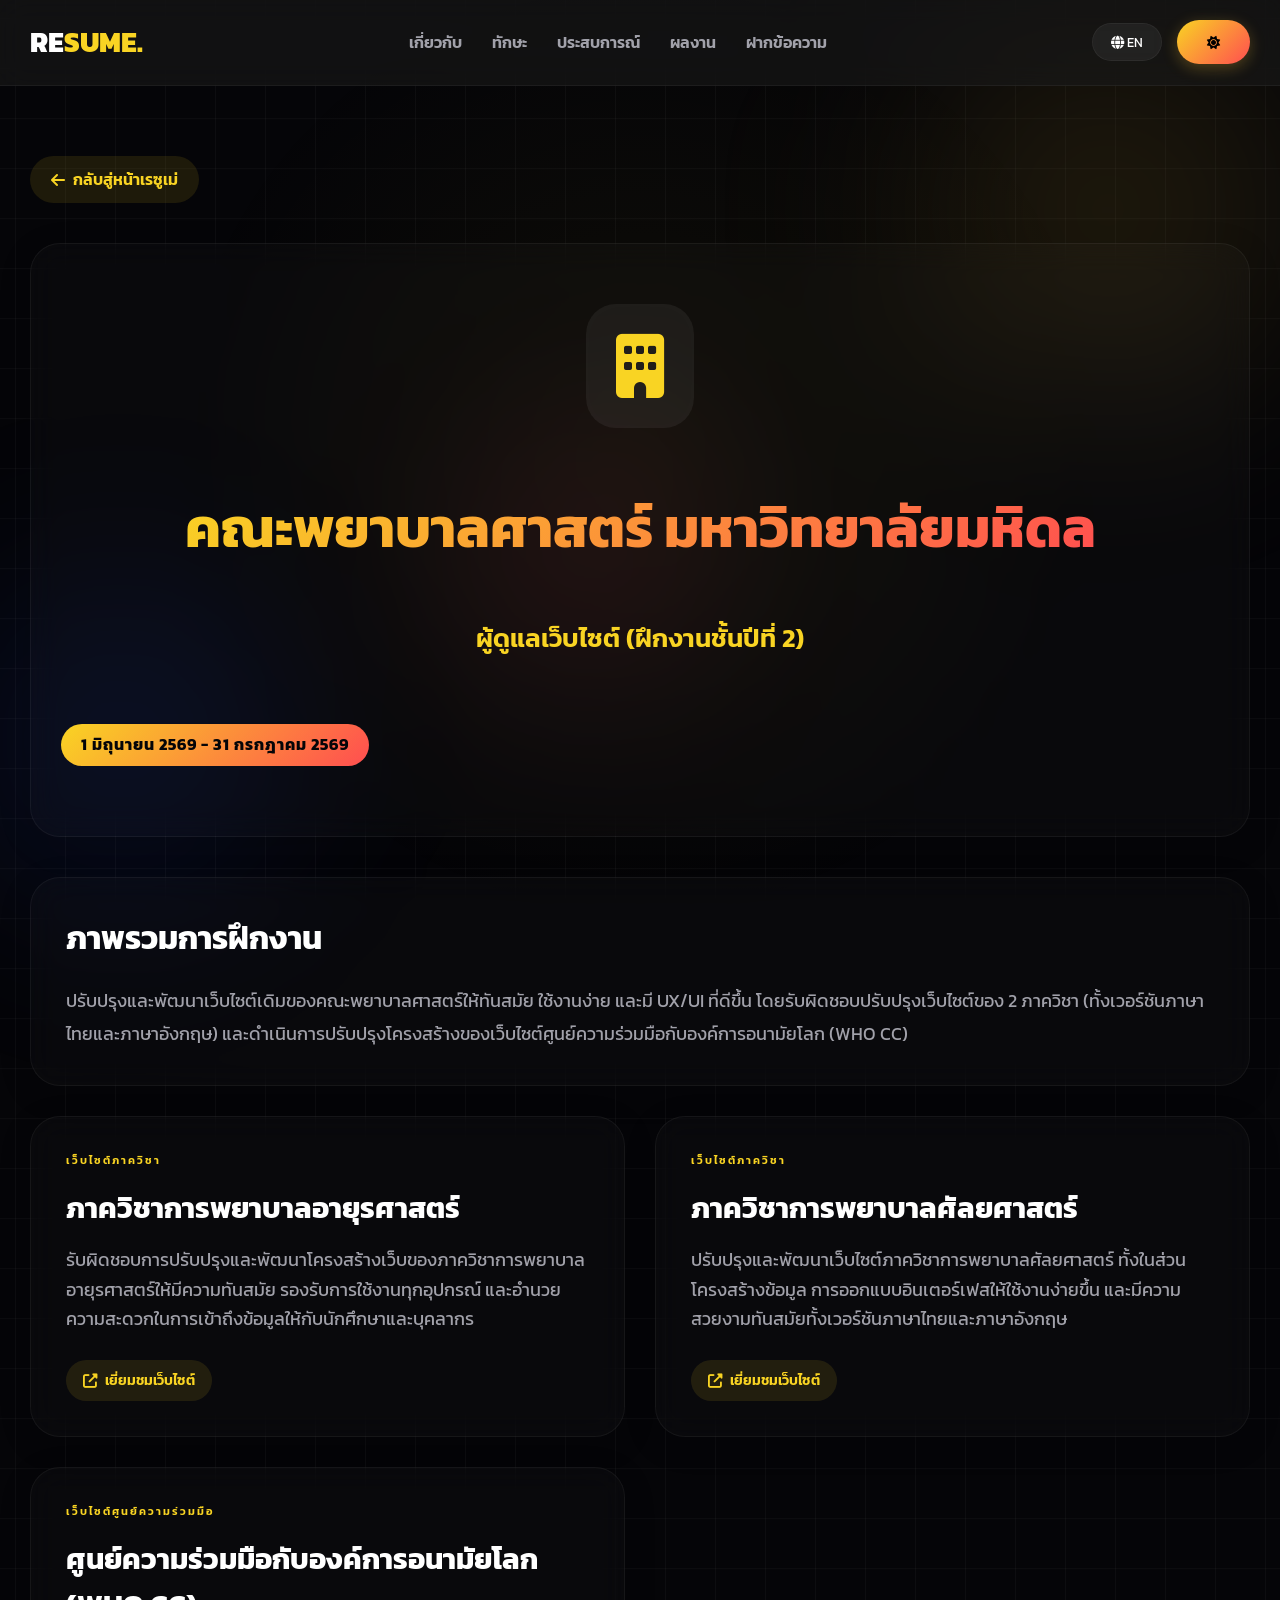
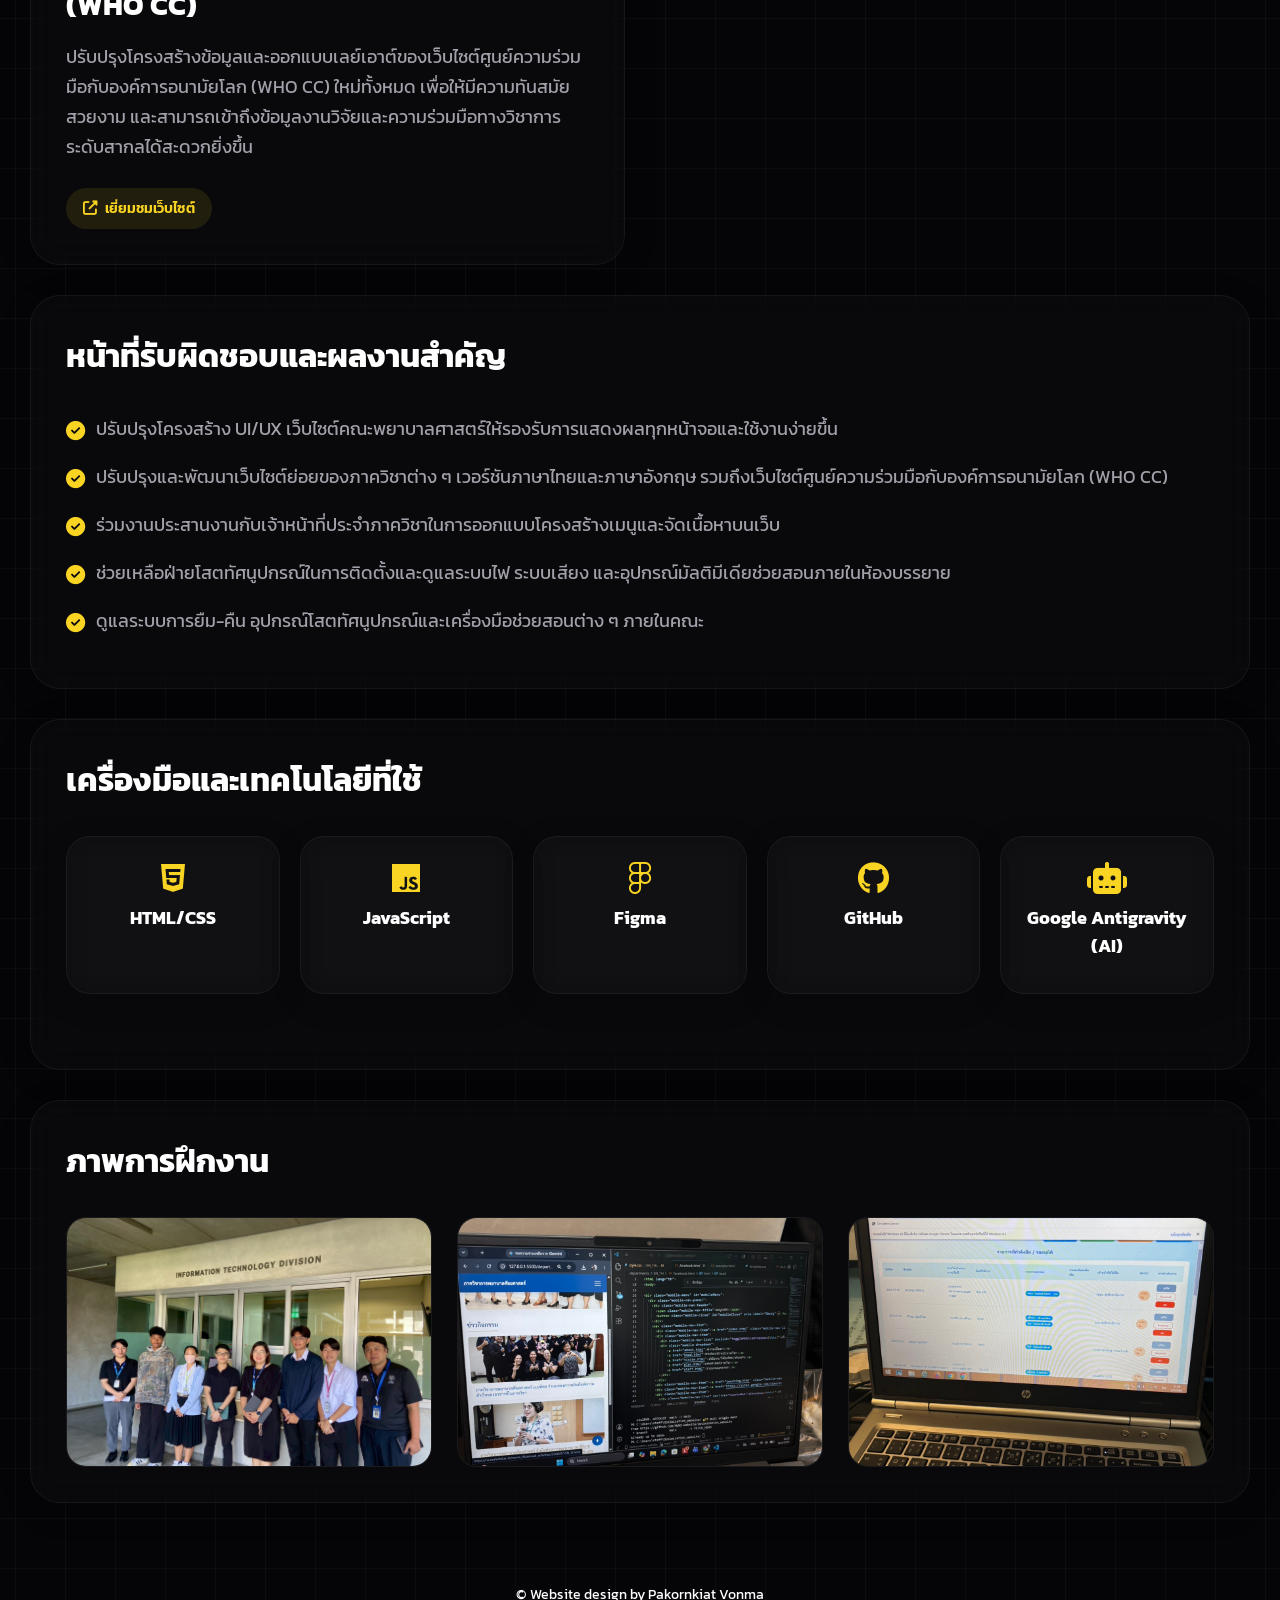
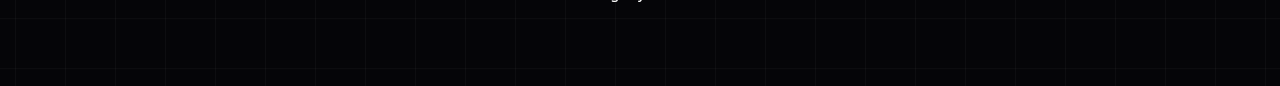
==== commit 0b3e7981: "improve" ====
--- a/internship.html
+++ b/internship.html
@@ -202,7 +202,7 @@
             <div class="exp-card internship-hero" style="opacity: 0; transform: translateY(30px); transition: 0.8s ease-out;">
                 <div class="exp-icon"><i class="fas fa-building"></i></div>
                 <h1 data-en="Faculty of Nursing, Mahidol University" data-th="คณะพยาบาลศาสตร์ มหาวิทยาลัยมหิดล">Faculty of Nursing, Mahidol University</h1>
-                <p class="exp-role" data-en="Web administer" data-th="ผู้ดูแลเว็บไซต์">Web administer</p>
+                <p class="exp-role" data-en="Web Admin (Year 2 Student Internship)" data-th="ผู้ดูแลเว็บไซต์ (ฝึกงานชั้นปีที่ 2)">Web Admin (Year 2 Student Internship)</p>
                 <span class="exp-date" data-en="1 June 2026 - 31 July 2026" data-th="1 มิถุนายน 2569 - 31 กรกฎาคม 2569">1 June 2026 - 31 July 2026</span>
             </div>
         </section>
@@ -350,6 +350,12 @@
         </footer>
     </div>
 
+    <!-- 
+      TIP FOR FUTURE:
+      If you want to create a details page for your Year 3 Internship:
+      1. Duplicate this file and name it 'internship_y3.html'
+      2. Modify the text, links, and photos below to match your Year 3 internship.
+    -->
     <script src="script.js"></script>
 </body>
 </html>
--- a/style.css
+++ b/style.css
@@ -975,4 +975,59 @@
     background: #ff4e50;
     color: #fff;
     transform: scale(1.1);
+}
+
+/* Project Filtering CSS */
+.project-filter {
+    display: flex;
+    justify-content: center;
+    gap: 15px;
+    margin: 30px 0;
+    flex-wrap: wrap;
+}
+
+.filter-btn {
+    background: rgba(255, 255, 255, 0.03);
+    backdrop-filter: blur(5px);
+    border: 1px solid var(--border);
+    padding: 10px 24px;
+    border-radius: 50px;
+    color: var(--text-gray);
+    cursor: pointer;
+    font-weight: 600;
+    font-size: 0.95rem;
+    transition: all 0.3s cubic-bezier(0.25, 0.8, 0.25, 1);
+}
+
+.filter-btn:hover {
+    background: rgba(255, 255, 255, 0.08);
+    color: var(--text-white);
+    transform: translateY(-2px);
+}
+
+.filter-btn.active {
+    background: var(--grad);
+    color: #000000;
+    border-color: transparent;
+    box-shadow: 0 4px 15px rgba(249, 212, 35, 0.3);
+}
+
+body.light-mode .filter-btn {
+    background: rgba(0, 0, 0, 0.03);
+    color: var(--text-gray);
+}
+
+body.light-mode .filter-btn:hover {
+    background: rgba(0, 0, 0, 0.08);
+    color: var(--text-white);
+}
+
+body.light-mode .filter-btn.active {
+    background: var(--grad);
+    color: #ffffff;
+    box-shadow: 0 4px 15px rgba(37, 99, 235, 0.25);
+}
+
+.project-card.hide {
+    display: none !important;
 }
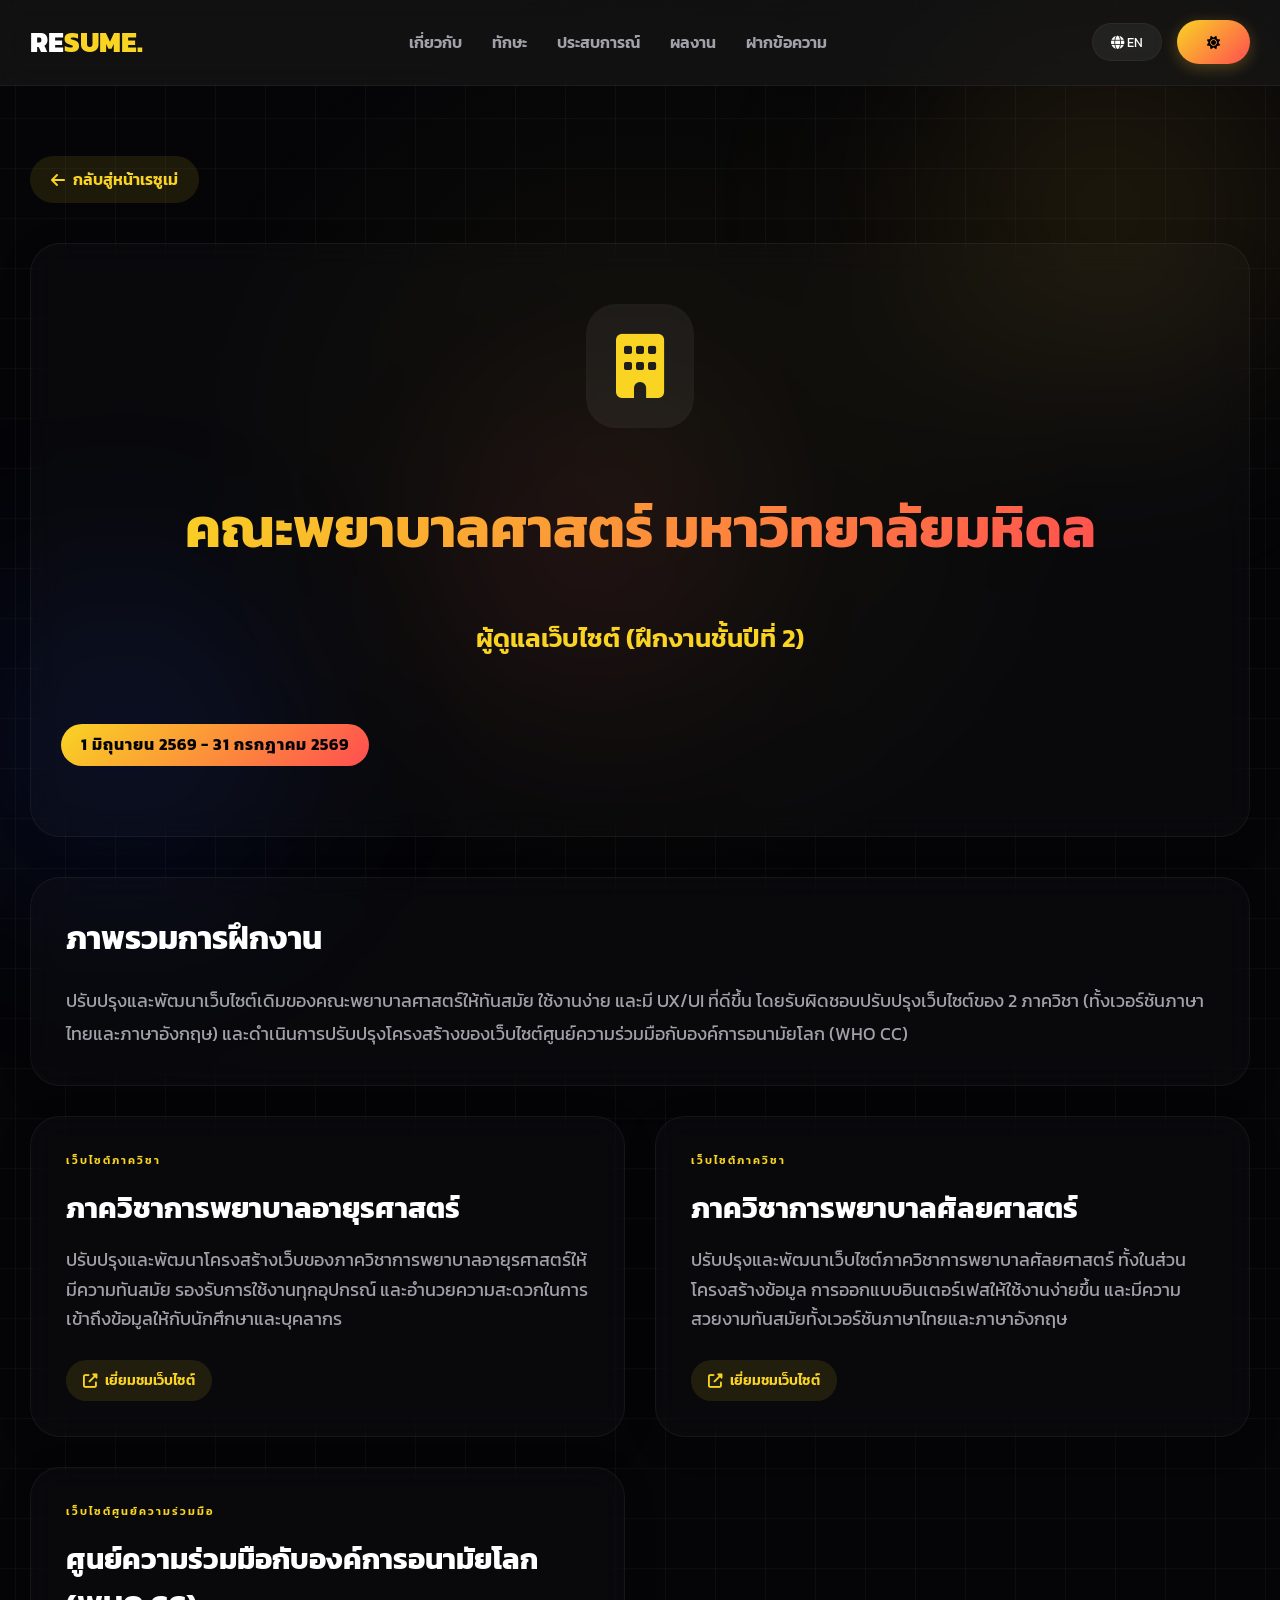
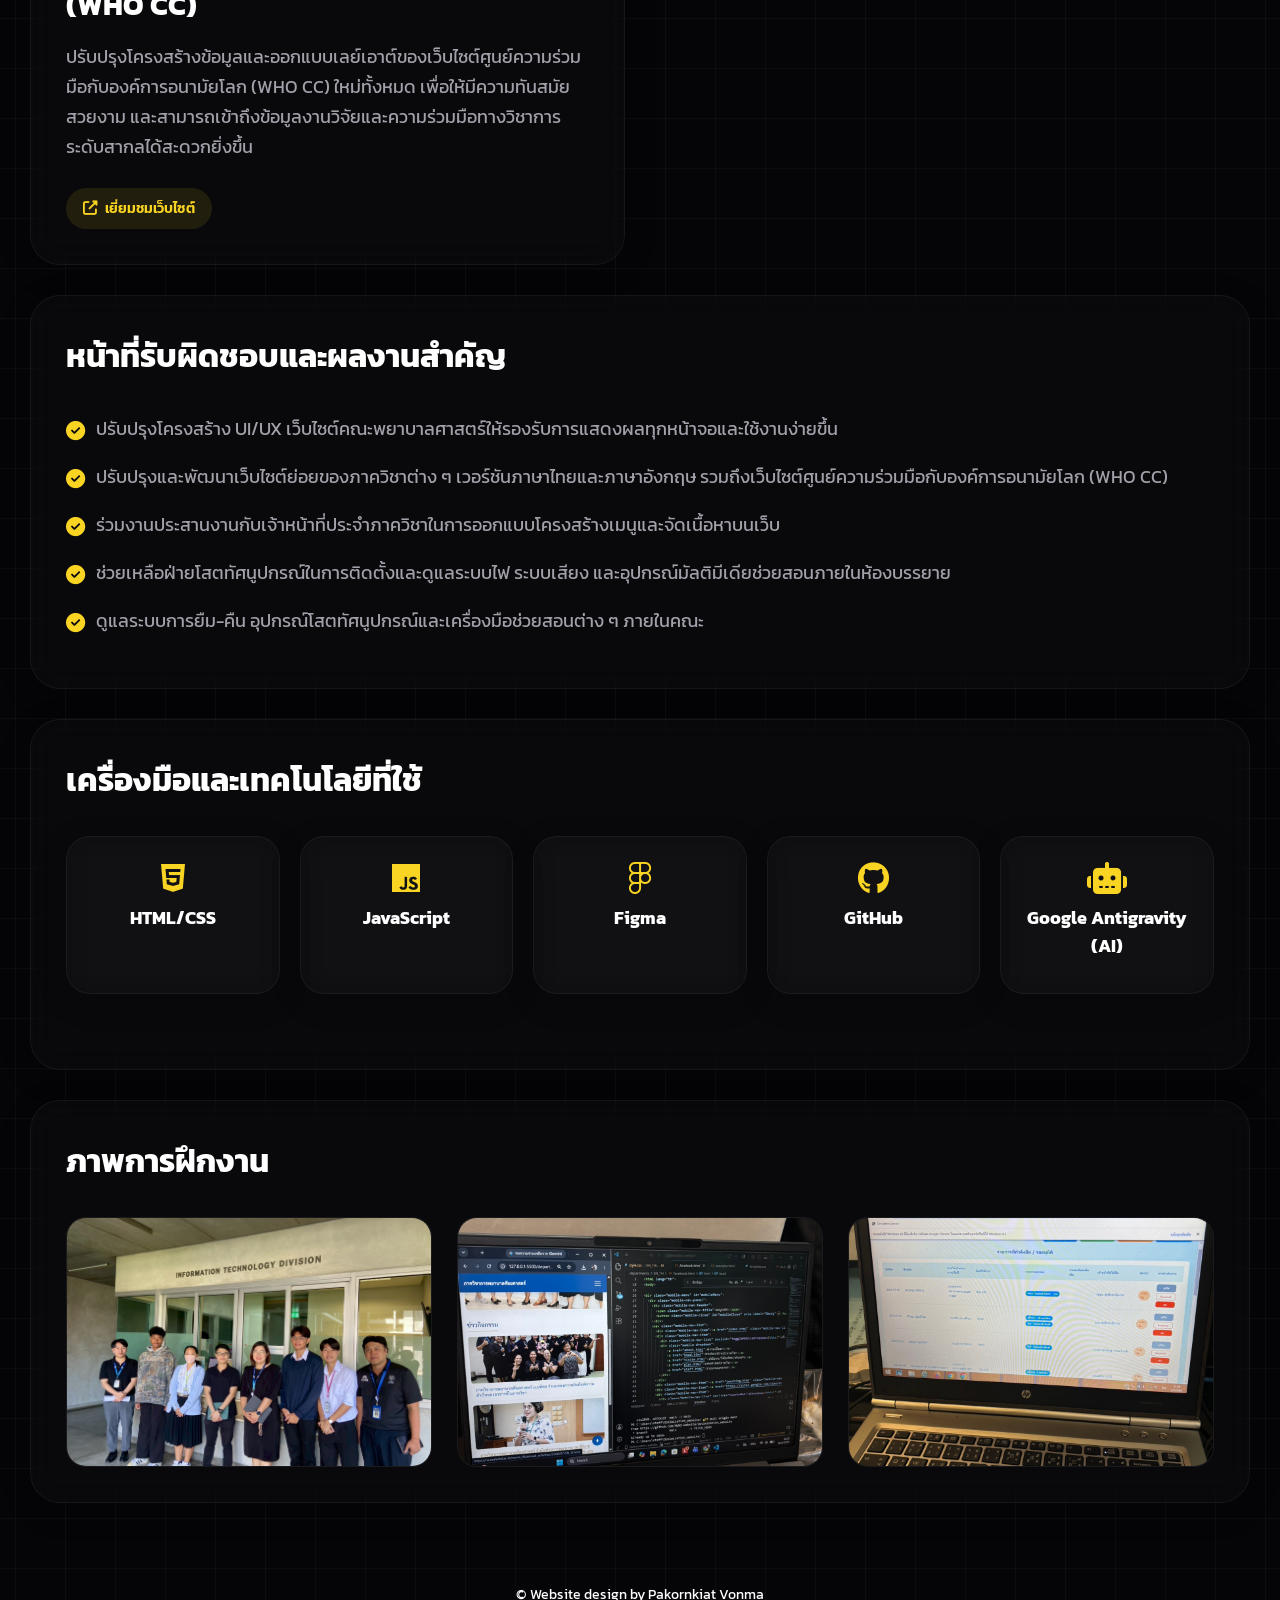
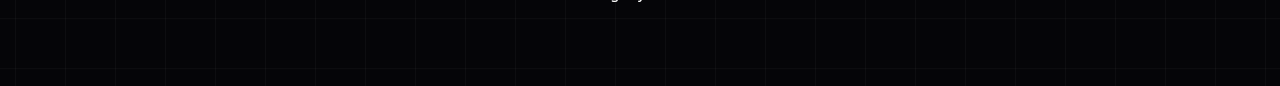
==== commit 42deaf66: "Update intern" ====
--- a/internship.html
+++ b/internship.html
@@ -221,7 +221,7 @@
                 <div class="project-card" style="opacity: 0; transform: translateY(30px); transition: 0.8s ease-out; margin: 0;">
                     <span class="project-tag" data-en="Department Website" data-th="เว็บไซต์ภาควิชา">Department Website</span>
                     <h3 style="font-size: 1.8rem; margin-bottom: 15px; color: var(--text-white);" data-en="Department of Medical Nursing" data-th="ภาควิชาการพยาบาลอายุรศาสตร์">Department of Medical Nursing</h3>
-                    <p style="color: var(--text-gray); font-size: 1.1rem; line-height: 1.7; margin-bottom: 25px;" data-en="Responsible for updating and improving the user experience (UX/UI) of the Department of Medical Nursing website to make it modern, responsive, and easy to navigate for students and staff." data-th="รับผิดชอบการปรับปรุงและพัฒนาโครงสร้างเว็บของภาควิชาการพยาบาลอายุรศาสตร์ให้มีความทันสมัย รองรับการใช้งานทุกอุปกรณ์ และอำนวยความสะดวกในการเข้าถึงข้อมูลให้กับนักศึกษาและบุคลากร">Responsible for updating and improving the user experience (UX/UI) of the Department of Medical Nursing website to make it modern, responsive, and easy to navigate for students and staff.</p>
+                    <p style="color: var(--text-gray); font-size: 1.1rem; line-height: 1.7; margin-bottom: 25px;" data-en="Redesigned and updated the website and user experience (UX/UI) of the Department of Medical Nursing website to make it modern, responsive, and easy to navigate for students and staff." data-th="ปรับปรุงและพัฒนาโครงสร้างเว็บของภาควิชาการพยาบาลอายุรศาสตร์ให้มีความทันสมัย รองรับการใช้งานทุกอุปกรณ์ และอำนวยความสะดวกในการเข้าถึงข้อมูลให้กับนักศึกษาและบุคลากร">Redesigned and updated the website and user experience (UX/UI) of the Department of Medical Nursing website to make it modern, responsive, and easy to navigate for students and staff.</p>
                     
                     <div style="display: flex; gap: 10px; flex-wrap: wrap; margin-top: auto;">
                         <a href="https://ns.mahidol.ac.th/department/mn_th/" target="_blank" class="btn-sm" style="margin-top: 0; padding: 8px 16px; font-size: 0.9rem;">
